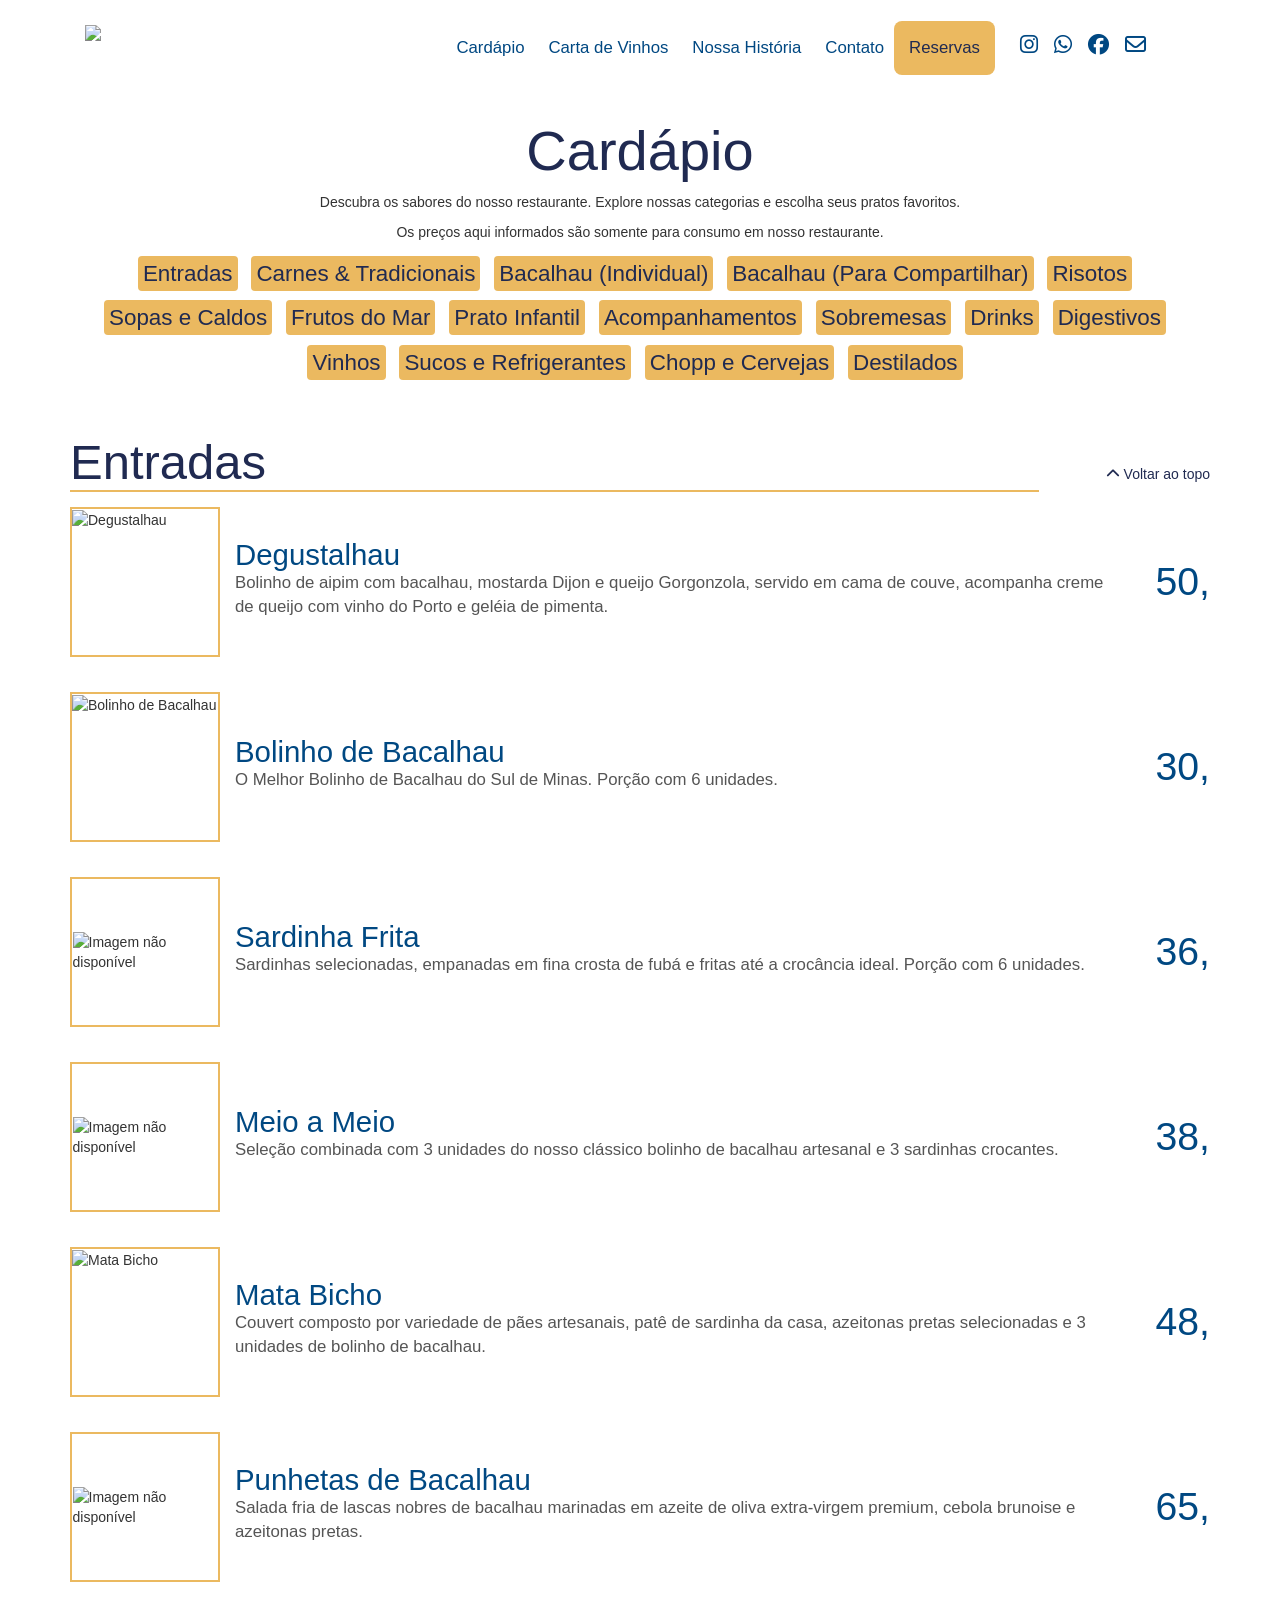
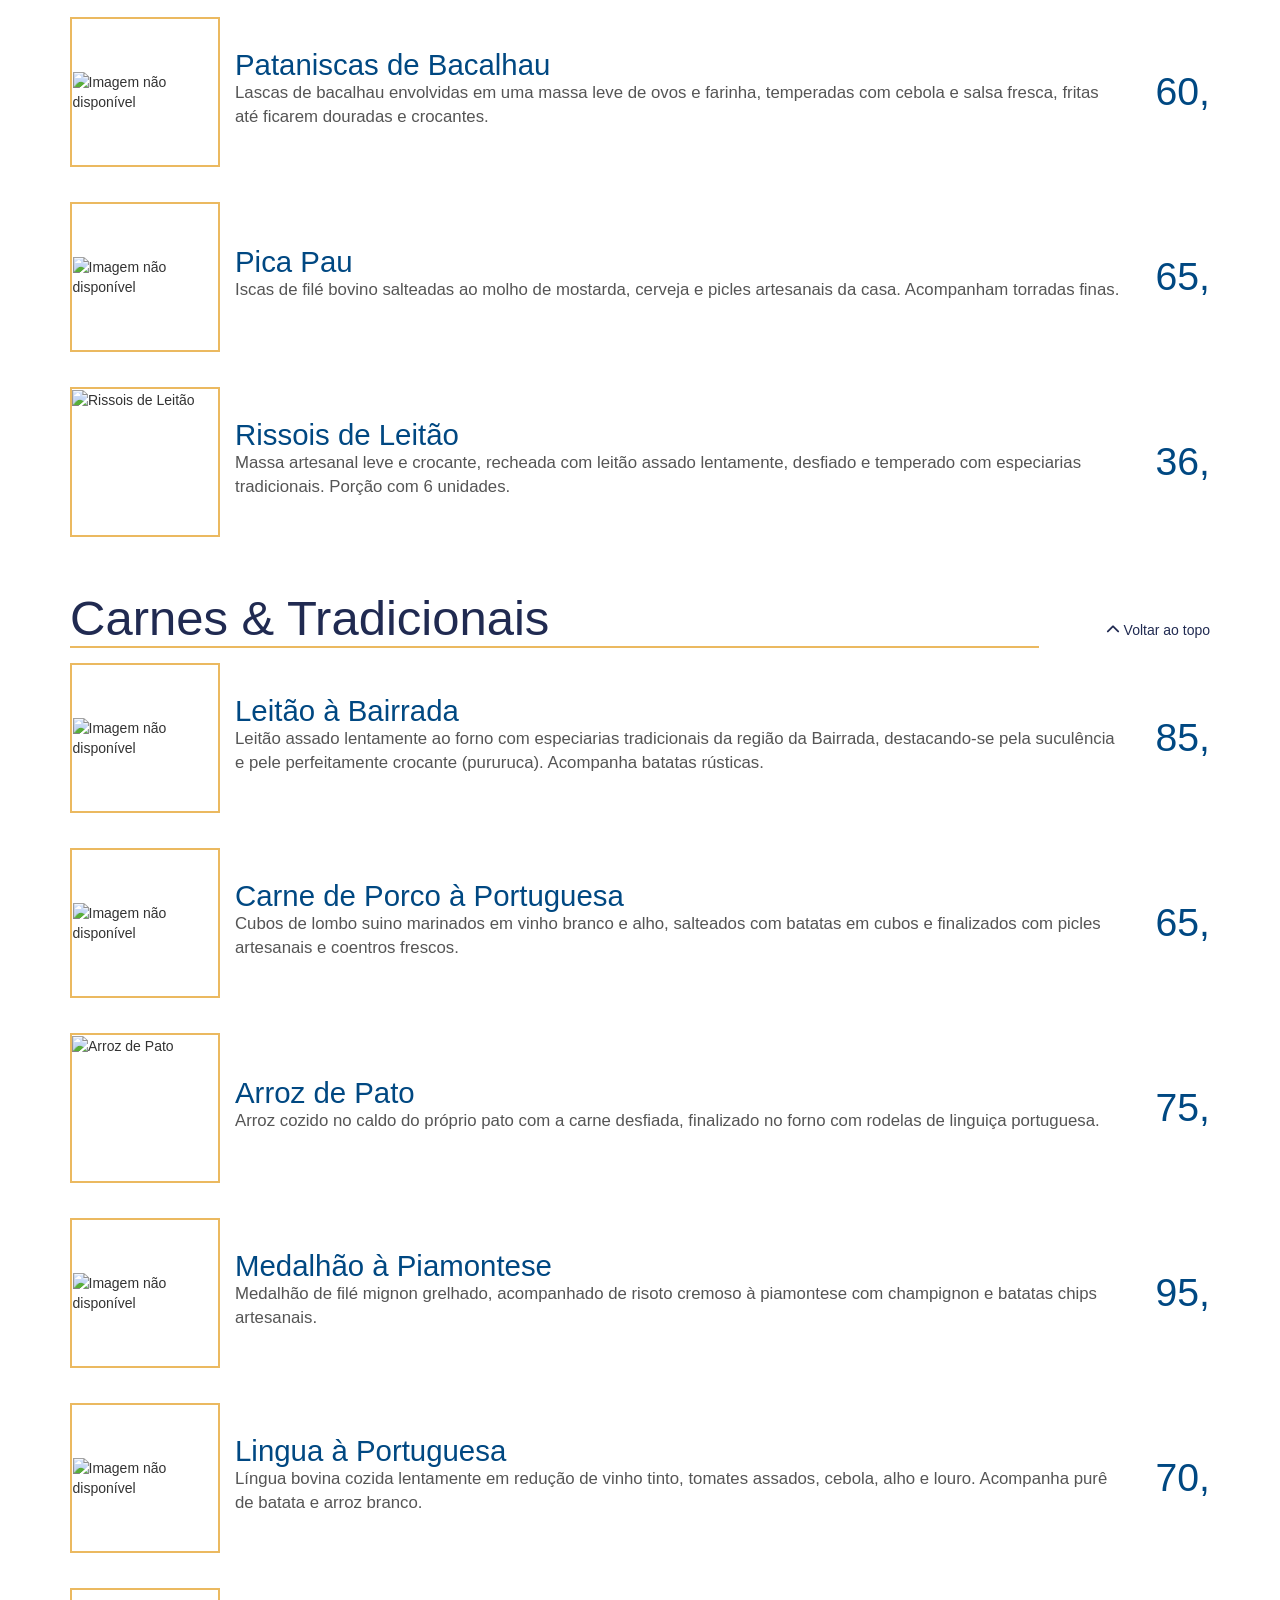
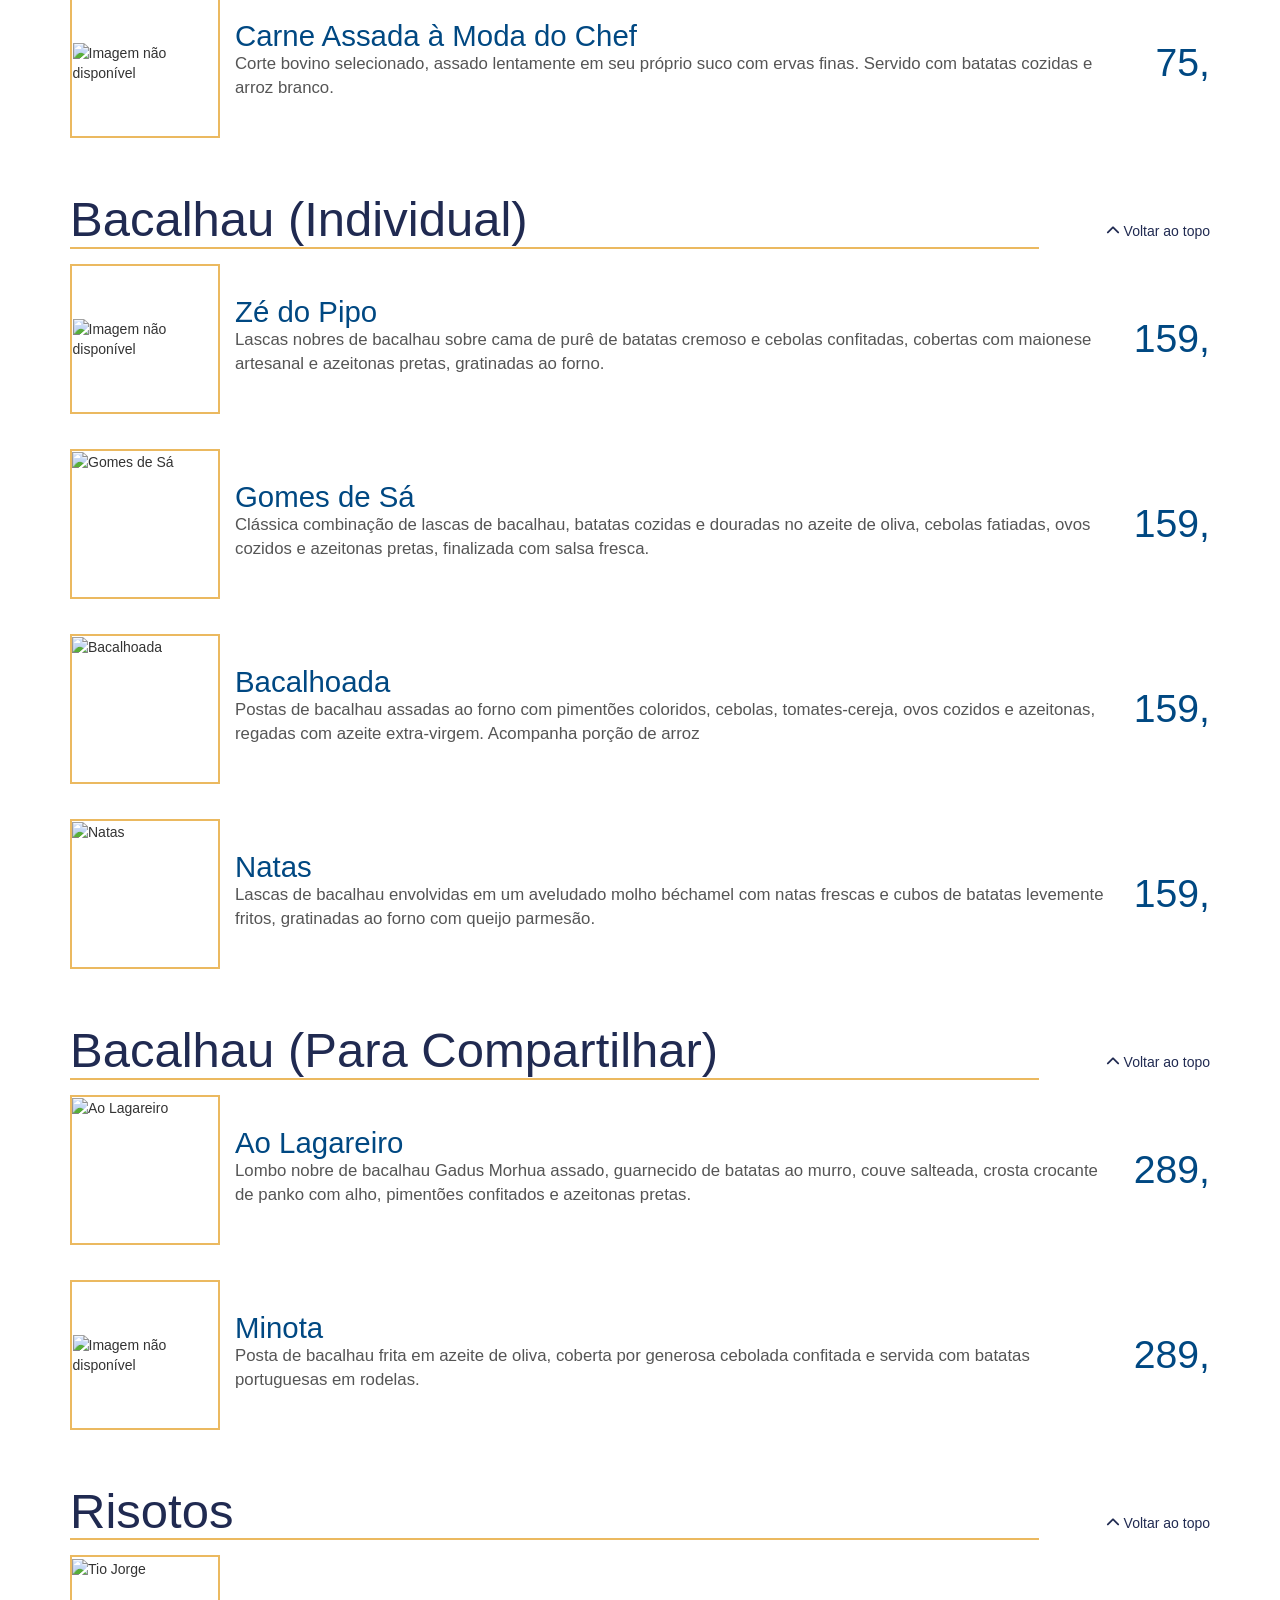
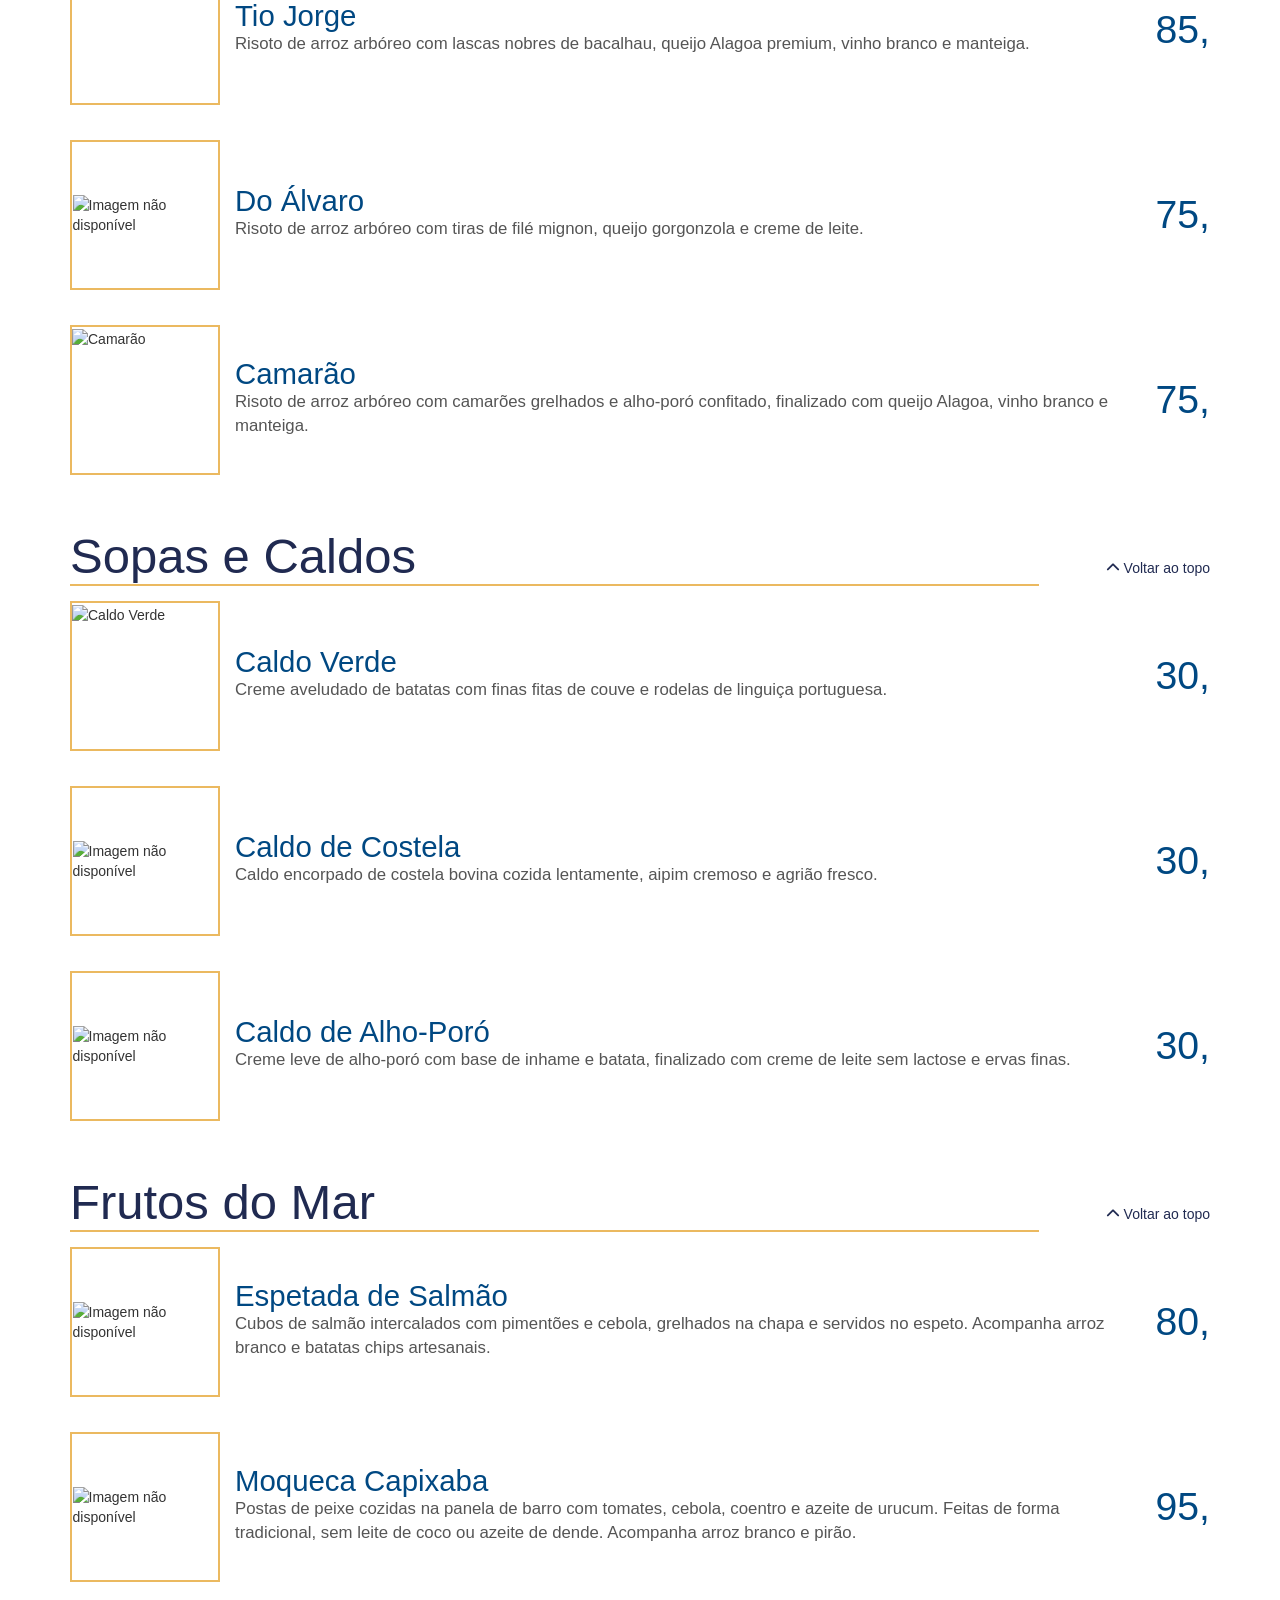
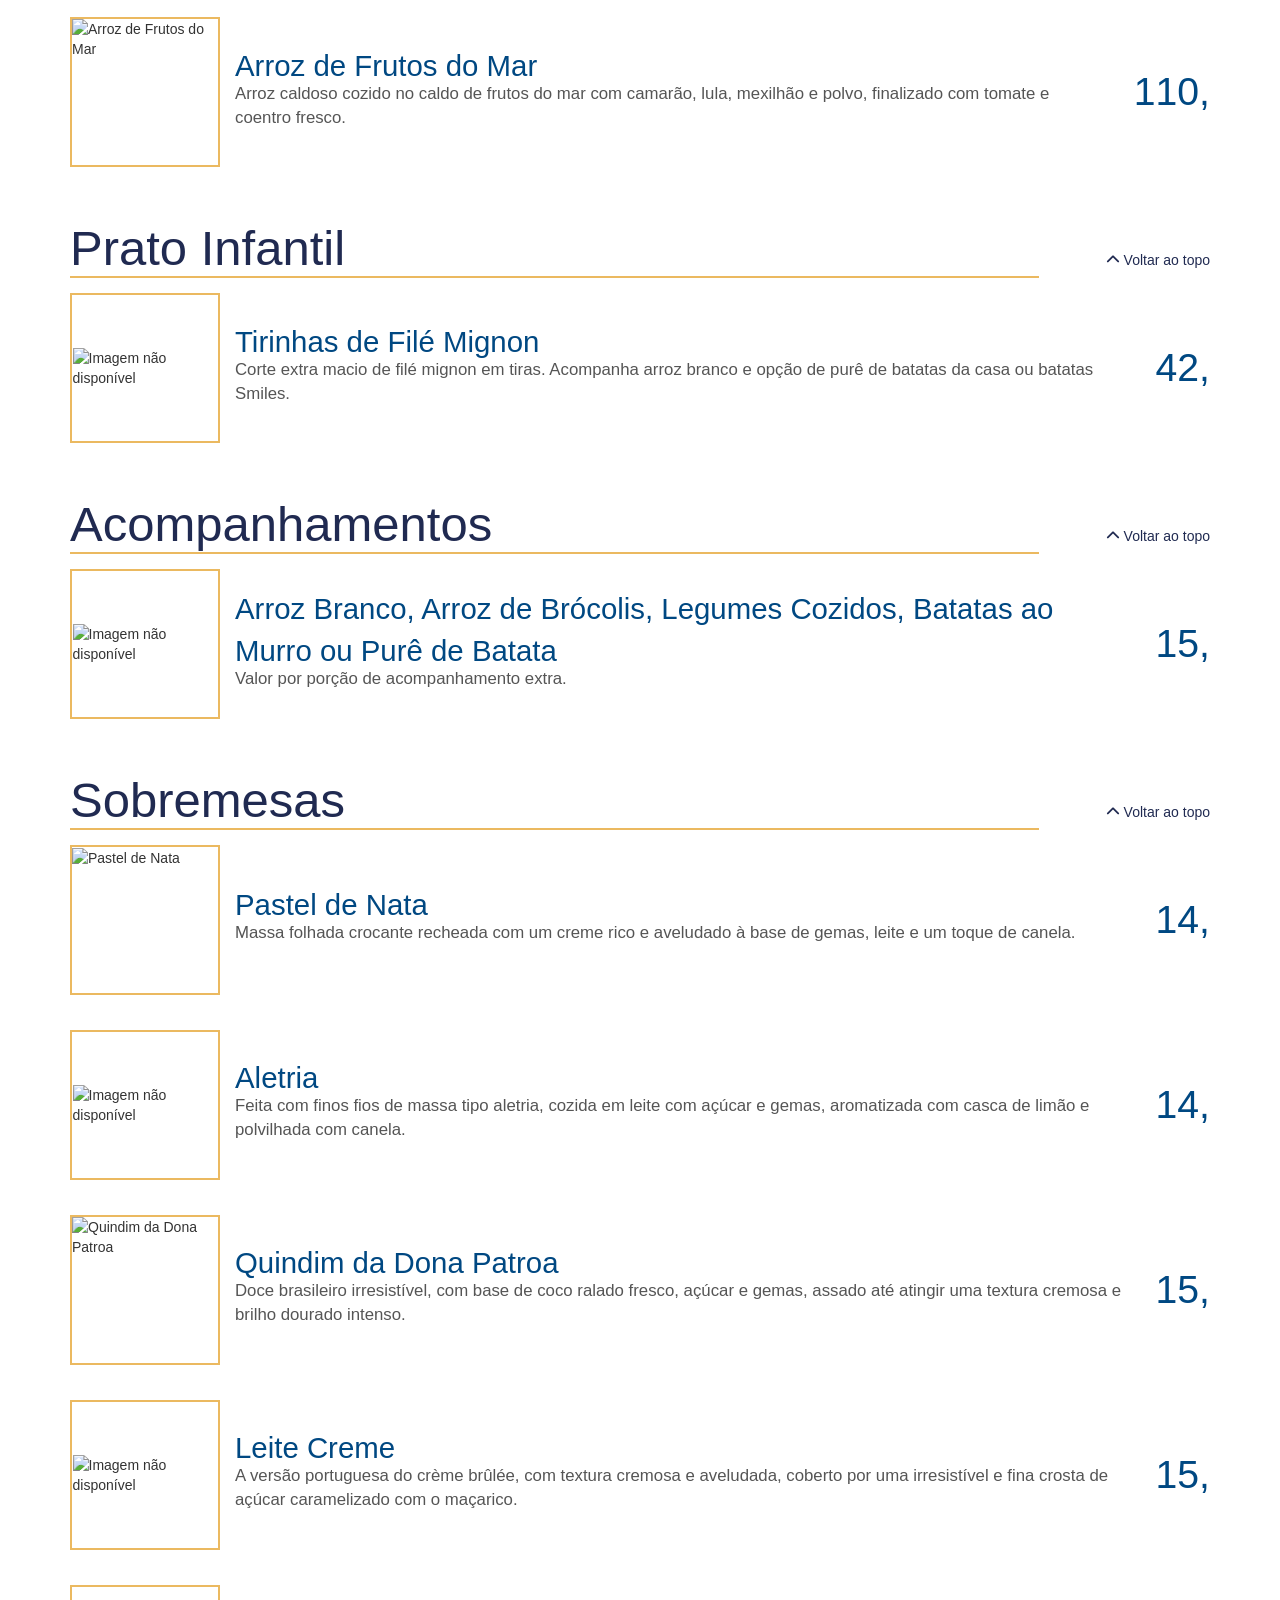
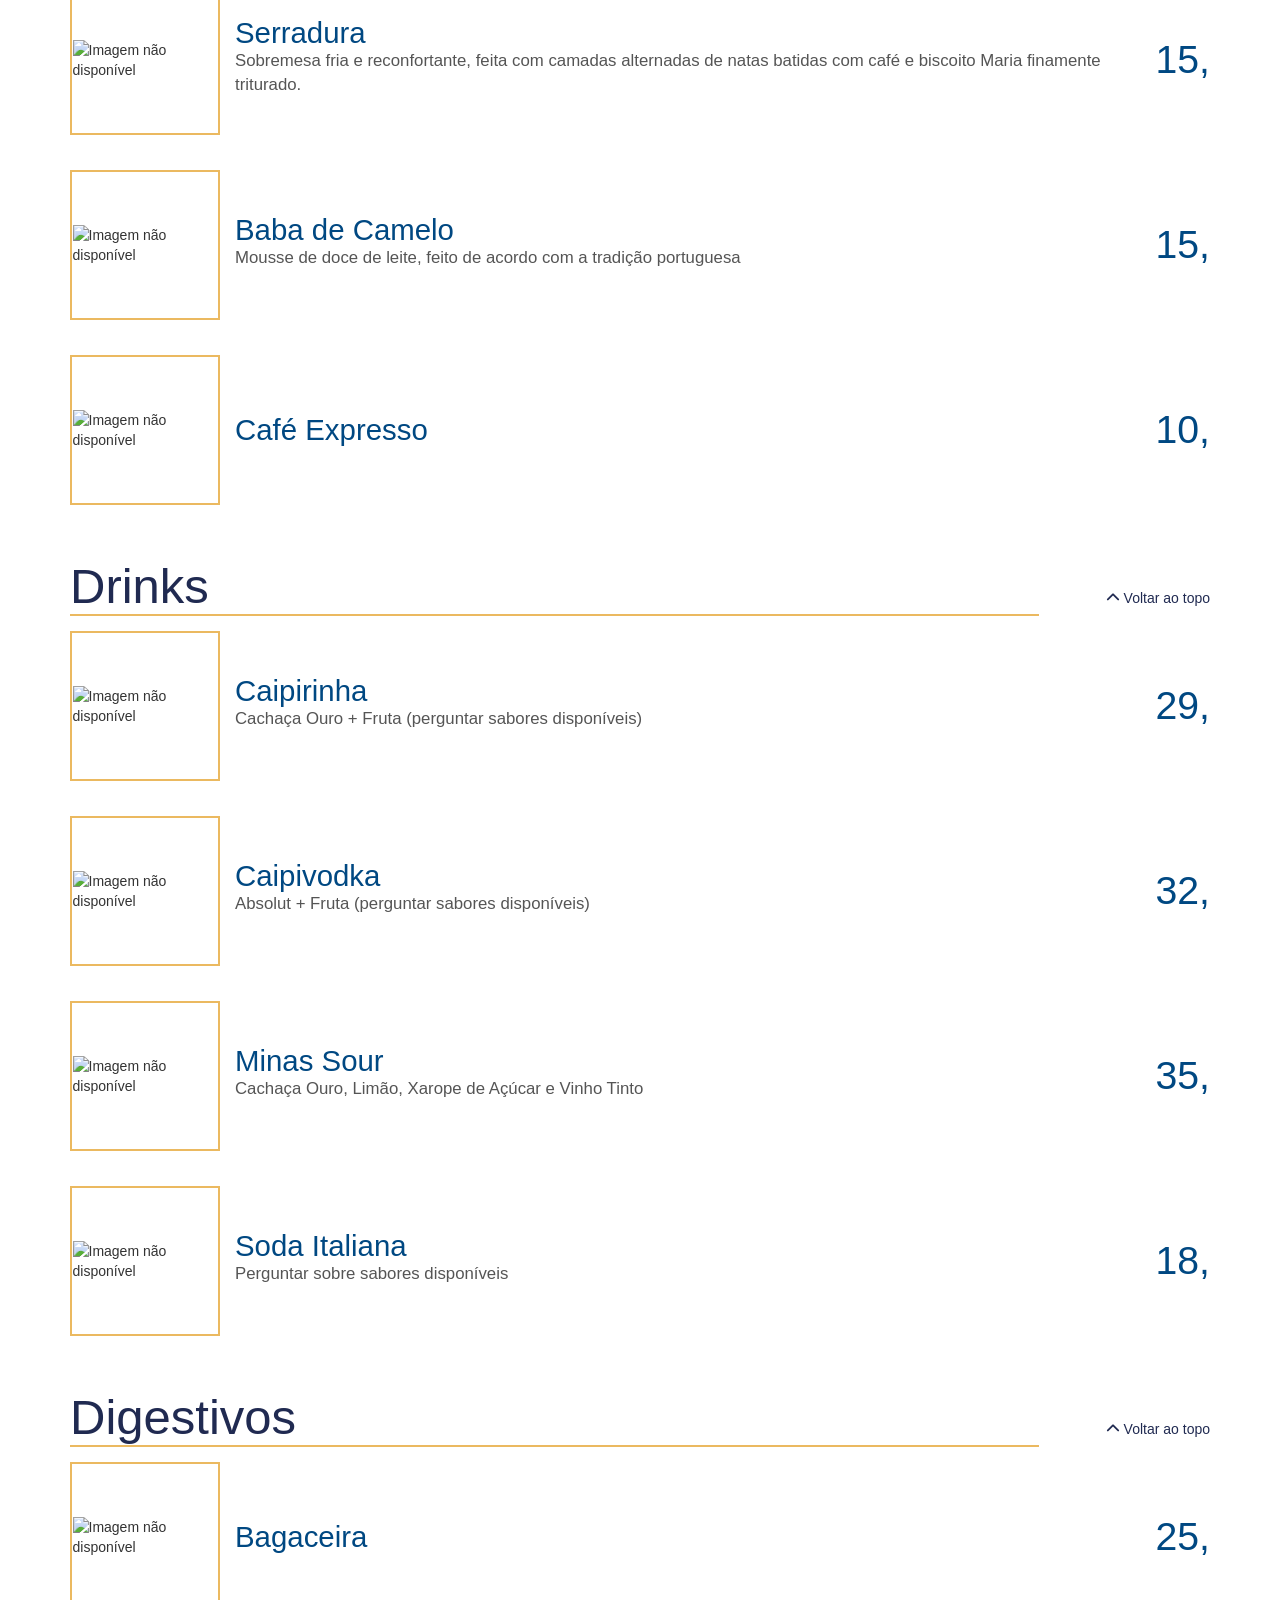
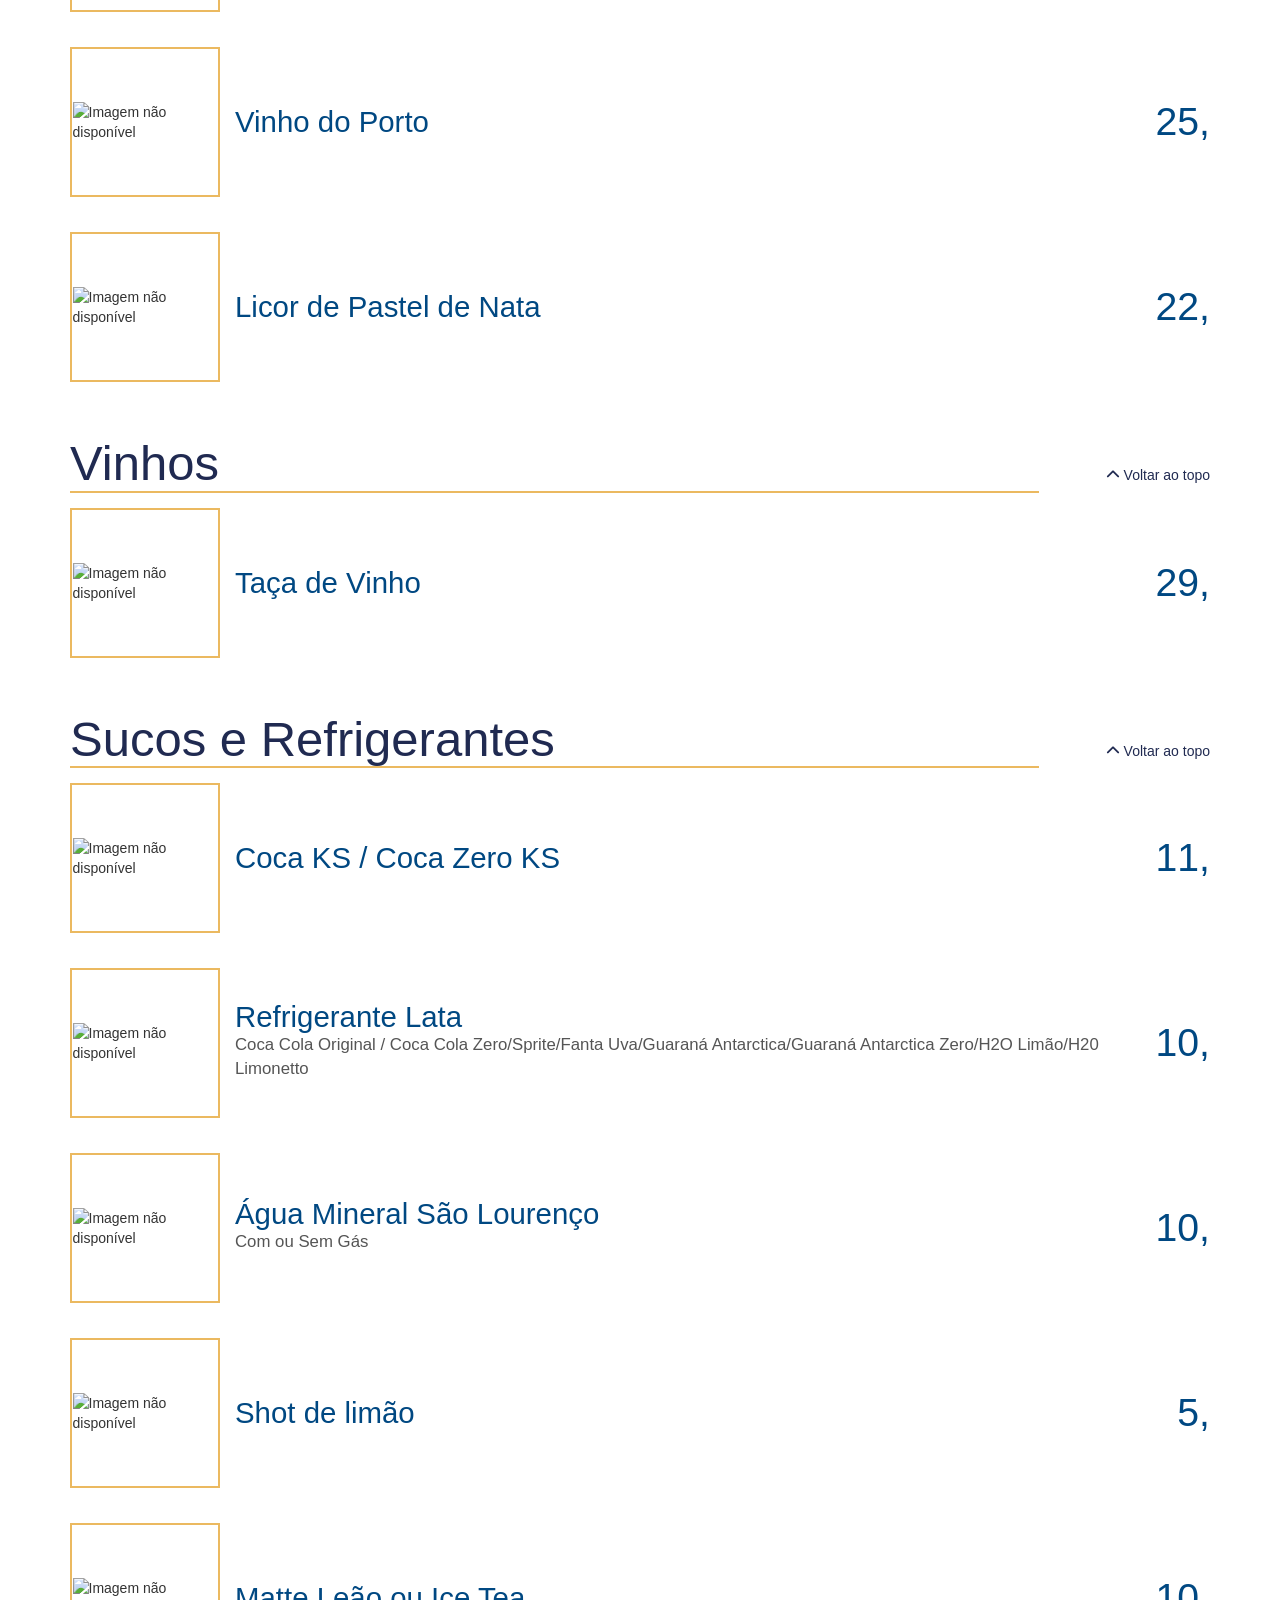
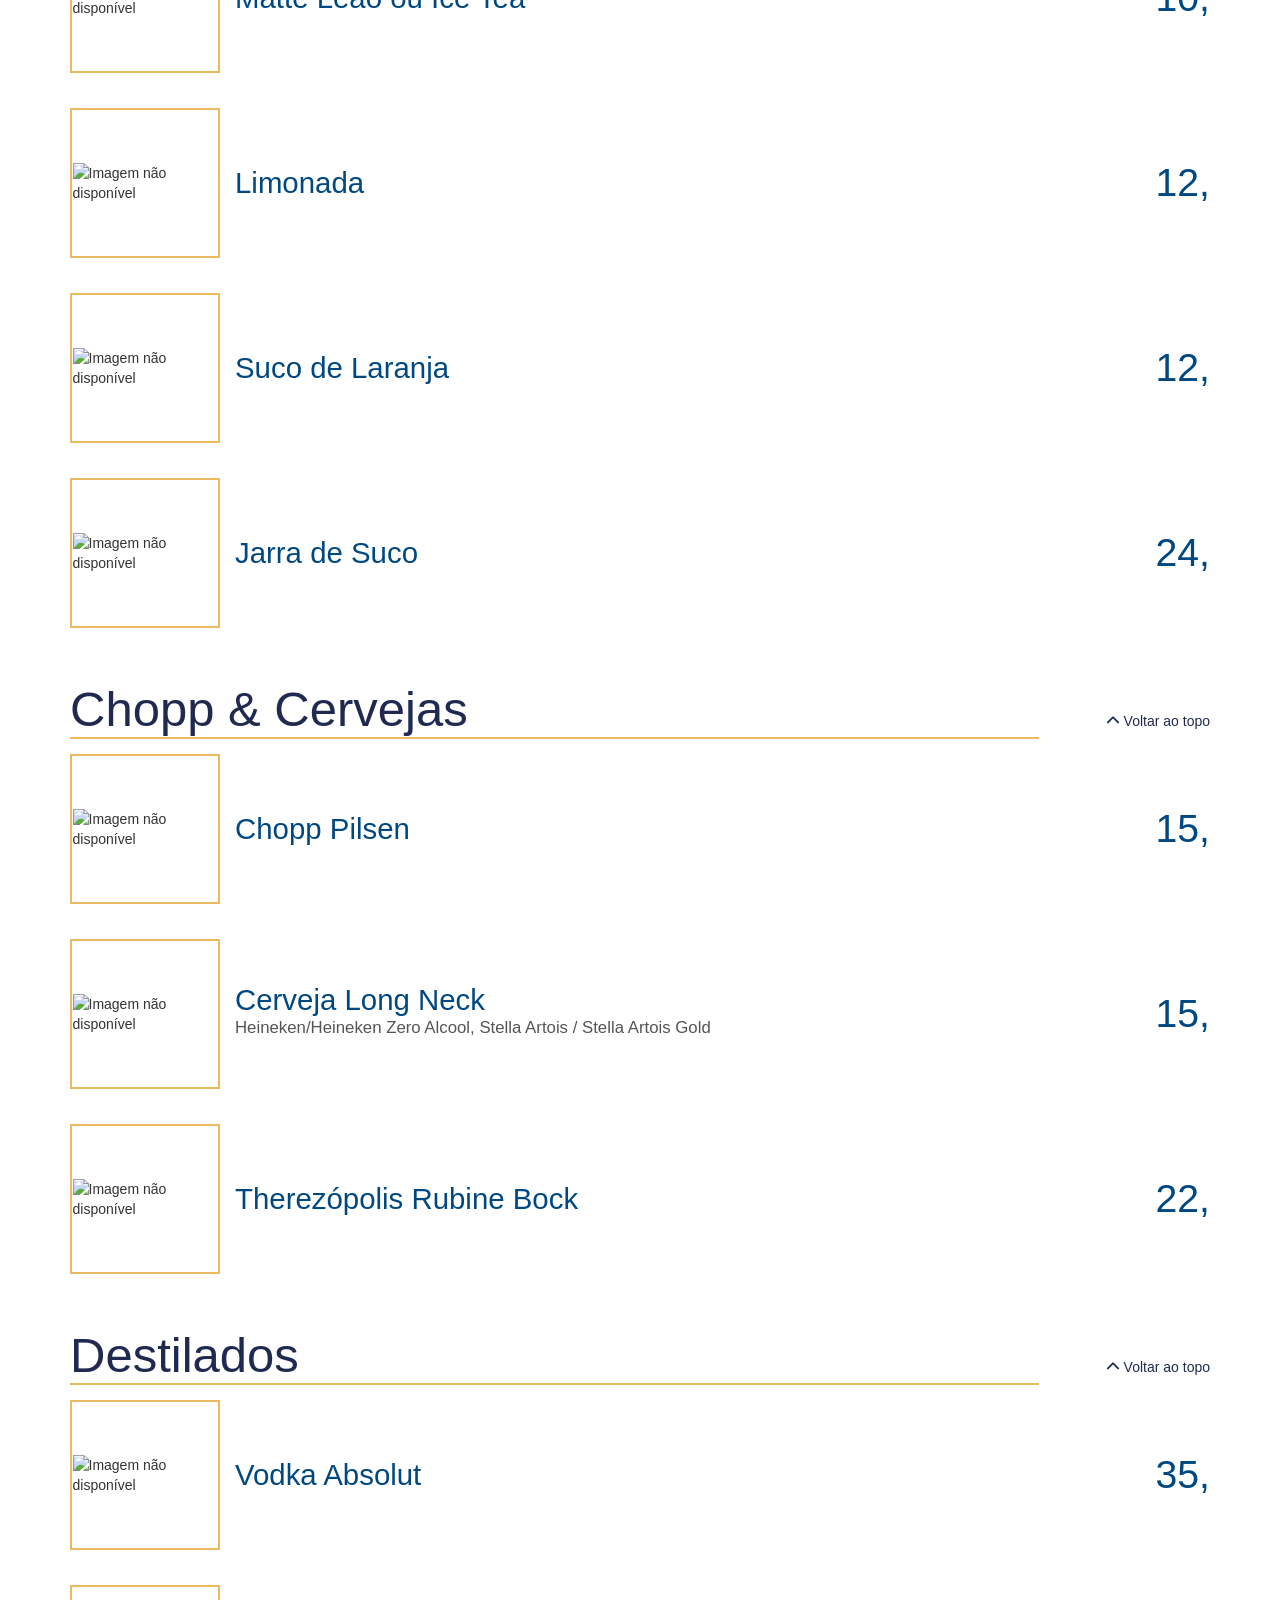
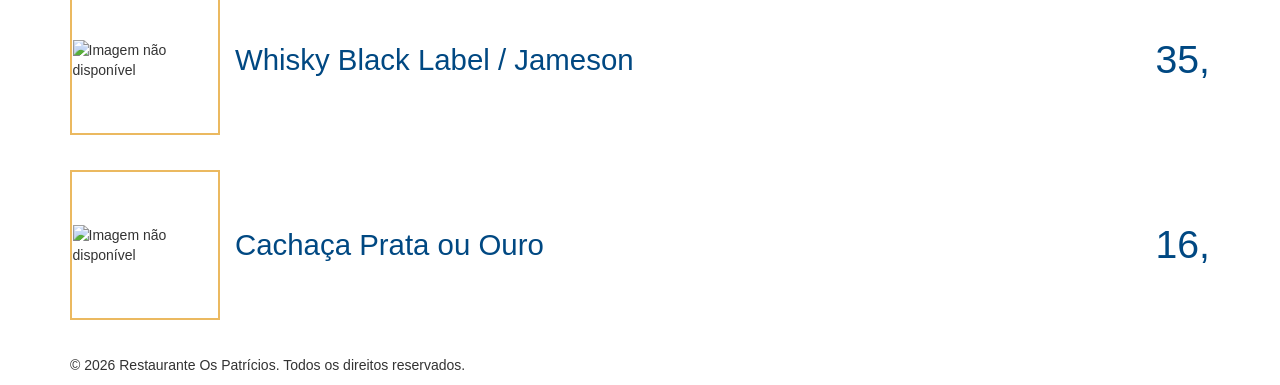
==== cardapio/index.html @ cb101dc1 "Commit inicial Commit inicial" ====
<!DOCTYPE html>
<html lang="pt-BR">
<head>
    <!-- Google tag (gtag.js) -->
    <script async src="https://www.googletagmanager.com/gtag/js?id=G-MFWVHP8KTJ"></script>
    <script>
    window.dataLayer = window.dataLayer || [];
    function gtag(){dataLayer.push(arguments);}
    gtag('js', new Date());
    gtag('config', 'G-MFWVHP8KTJ');
    </script>
    <meta charset="UTF-8">
    <meta name="viewport" content="width=device-width, initial-scale=1.0">
    <title>Cardápio - Os Patrícios</title>
    <link rel="shortcut icon" type="image/png" href="../assets/images/favicon.png"/>
    <link rel="stylesheet" href="https://maxcdn.bootstrapcdn.com/bootstrap/3.3.7/css/bootstrap.min.css" integrity="sha384-BVYiiSIFeK1dGmJRAkycuHAHRg32OmUcww7on3RYdg4Va+PmSTsz/K68vbdEjh4u" crossorigin="anonymous">
    <link rel="stylesheet" href="https://fonts.googleapis.com/icon?family=Material+Icons">
    <link rel="preconnect" href="https://fonts.gstatic.com" crossorigin>
    <link rel="stylesheet" href="https://use.typekit.net/kcw3ayn.css">
    <link href="https://fonts.googleapis.com/css2?family=Playfair+Display:ital,wght@0,400;0,700;1,400&family=Source+Sans+Pro:wght@300;400;600&display=swap" rel="stylesheet">
    <link rel="stylesheet" href="../assets/css/style.css"/>
    <link rel="stylesheet" href="../assets/css/cardapio.css"/>
    <link rel="stylesheet" href="../assets/css/responsive.css"/>
    <link rel="stylesheet" href="https://cdnjs.cloudflare.com/ajax/libs/font-awesome/6.5.1/css/all.min.css">
</head>
<body>

<div class="container gitan-medium">
    <div class="header-container header" id="menu">
    </div>

    <div class="cardapio-header">
        <h1>Cardápio</h1>
        <p>Descubra os sabores do nosso restaurante. Explore nossas categorias e escolha seus pratos favoritos.</p>
        <p>Os preços aqui informados são somente para consumo em nosso restaurante.</p>
        <div class="cardapio-links">
            <a href="#entradas">Entradas</a>
            <a href="#carnes-tradicionais">Carnes & Tradicionais</a>
            <a href="#bacalhau-individual">Bacalhau (Individual)</a>
            <a href="#bacalhau-para-compartilhar">Bacalhau (Para Compartilhar)</a>
            <a href="#risotos">Risotos</a>
            <a href="#sopas-e-caldos">Sopas e Caldos</a>
            <a href="#frutos-do-mar">Frutos do Mar</a>
            <a href="#prato-infantil">Prato Infantil</a>
            <a href="#acompanhamentos">Acompanhamentos</a>
            <a href="#sobremesas">Sobremesas</a>
            <a href="#drinks">Drinks</a>
            <a href="#digestivos">Digestivos</a>
            <a href="#vinhos">Vinhos</a>
            <a href="#sucos-e-refrigerantes">Sucos e Refrigerantes</a>
            <a href="#chopp-e-cervejas">Chopp e Cervejas</a>
            <a href="#destilados">Destilados</a>
        </div>
    </div>
    <!-- Onde o conteúdo do JSON será injetado -->
    <div id="cardapio"></div>

    <footer>
        <p>&copy; 2026 Restaurante Os Patrícios. Todos os direitos reservados.</p>
    </footer>
</div>

<script src="../assets/js/cardapio.js"></script>
<script src="../assets/js/menu.js"></script>
<script src="schema.js"></script>
</body>
</html>
---- assets/css/style.css ----
@import url('https://fonts.googleapis.com/css?family=Montserrat:300,400,500,700');
@import url('vars.css');

body {
    font-family: 'Montserrat', sans-serif;
}

.header-right {
    display: none;
}

.navbar-item {
    color: var(--azul-bacalhau);
    padding: 10px;
    font-size: 1.2em;
}

.navbar-item:hover {
    color: var(--dourado);
    text-decoration: none;
}

.hero-background {
    overflow: hidden;
    position: relative;
    background: url(../images/hero.jpg) no-repeat top center;
}

.bold {
    font-weight: 600;
}

.light {
    font-weight: 300;
}

.header {
    padding-top: 30px;
    width: 100%;
    height: 100px;
    position: relative;
    z-index: 999;
    /* background-color: rgba(255, 255, 255, 0.5); */
}

.logo {
    max-width: 150px;
    margin-top: -10px;
}

.social-media{
    font-size: 1.5em;
    float: right;
    width: 195px;
    height: 51px;
}

.social-media a{
    color: var(--azul-bacalhau);
}

.social-media a:hover{
    color: var(--dourado);
    text-decoration: none;
}

.social-media i{
    margin: 3px 5px 0px 5px;
}

.header-btn {
    background-color: var(--dourado);
    border-radius: 8px;
    border: var(--azul-bacalhau);
    float: right;
    padding: 15px;
    color: var(--azul-patricios);
    -webkit-transition-duration: 0.4s;
    transition-duration: 0.4s;
    margin-top: -15px;
    font-size: 1.2em;
}

.header-btn:hover {
    background-color: var(--azul-patricios);
    color: var(--dourado);
    border-radius: 10px;
    -webkit-box-shadow: -1px 9px 46px -17px rgba(43, 43, 43, 1);
    -moz-box-shadow: -1px 9px 46px -17px rgba(43, 43, 43, 1);
    box-shadow: -1px 9px 46px -17px rgba(43, 43, 43, 1);
}

.hero {
    position: relative;
    z-index: 999;
    padding-bottom: 60px;
}

.macbook {
    margin: auto;
    padding-bottom: 35px;
}

.hero-right {
    background-color: rgba(255,255,255,0.9);
    border-radius: var(--borda-arredondada);
    padding: 25px;
    color: #fff;
    text-align: center;
    margin-top: 75px;
}

.ipad {
    display: none;
}

.ipad-screen {
    display: none;
}

.hero-btn {
    -webkit-transition-duration: 0.4s;
    transition-duration: 0.4s;
    background-color: var(--azul-patricios);
    border-radius: 10px;
    border: 1px solid var(--dourado);
    width: 210px;
    height: 51px;
    color: var(--dourado);
    margin: 30px auto;
}

.hero-btn:hover {
    background-color: var(--azul-bacalhau);
    color: white;
    border-radius: 15px;
    -webkit-box-shadow: -1px 9px 46px -17px rgba(43, 43, 43, 1);
    -moz-box-shadow: -1px 9px 46px -17px rgba(43, 43, 43, 1);
    box-shadow: -1px 9px 46px -17px rgba(43, 43, 43, 1);
}

.header-headline {
    padding-top: 0;
    padding-bottom: 15px;
    text-align: center;
}

.header-running-text {
    text-align: center;
    max-width: 85%;
    line-height: 1.5;
    margin: auto;
    color: #000;
}

.logos-section {
    background-color: #F9FAFA;
    text-align: center;
}

.logos {
    padding: 30px;
    max-width: 100%;
}

.about-section {
    background-image: url('../images/bg-about.jpg');
    padding-top: 40px;
    padding-bottom: 80px;
    text-align: center;
    padding-bottom: 90px;
    position: relative;
}

.about-headline {
    font-size: 3.5em;
    color: var(--dourado);
    padding-bottom: 30px;
}

.about-container {
    max-width: 830px;
    margin: auto;
}

.about {
    text-align: left;
    padding: 30px;
}

.feature-no-display {
    opacity: 0;
    -webkit-transform: translateY(15%) translateZ(0);
    -moz-transform: translateY(15%) translateZ(0);
    transform: translateY(15%) translateZ(0);
    -webkit-transition: -webkit-transform 0.4s ease-out, opacity 0.4s ease;
    -moz-transition: -moz-transform 0.4s ease-out, opacity 0.4s ease;
    -o-transition: -o-transform 0.4s ease-out, opacity 0.4s ease;
    transition: transform 0.4s ease-out, opacity 0.4s ease;
}

.feature-display {
    opacity: 1;
    -webkit-transform: translateY(0) translateZ(0);
    -moz-transform: translateY(0) translateZ(0);
    transform: translateY(0) translateZ(0);
}

.feature-display-mid {
    transition-delay: 0.15s;
}

.feature-display-last {
    transition-delay: 0.30s;
}

.feature-icon {
    background-color: white;
    border-radius: 50%;
    height: 5.625em;
    width: 5.625em;
    display: flex;
    justify-content: center;
    align-items: center;
    margin: auto;
    box-shadow: 4px 14px 28px #393939;
}

.feature-head-text {
    color: white;
    padding-top: 15px;
}

.feature-subtext {
    color: white;
    padding-top: 0;
}

.feature-img {
    max-width: 23px;
}

.white-section {
    max-width: 1400px;
    margin: auto;
    overflow: hidden;

}

.white-section-text {
    text-align: center;
}

.imac {
}

.imac-section-header {
    padding-bottom: 35px;
}

.imac-section-desc {
    text-align: center;
    font-weight: 300;
    font-size: 24px;
    line-height: 40px;
    max-width: 400px;
    margin: auto;
    padding-bottom: 40px;
}

.imac-screen {
    padding-top: 60px;
    padding-bottom: 40px;
}

.macbook {
    position: relative;
    z-index: 999;
}

.pricing-background {
    background-color: #F8F9F9;
}

.pricing-section-header {
    padding-top: 75px;
}

.pricing-section-sub {
    padding-top: 10px;
    color: grey;
}

.pricing-table {
    padding: 0 0 100px;
    max-width: 1050px;
    margin: auto;
}

.plan {
    text-align: center;
    max-width: 390px;
    margin: auto;
    height: 430px;
    padding: 36px 15px 45px;
    position: relative;
}

.mid-plan {
    text-align: center;
    max-width: 390px;
    margin: auto;
    height: 430px;
    padding: 36px 15px 45px;
    position: relative;
    box-shadow: 5px 8.7px 40px rgba(99, 117, 138, 0.3);
    border-radius: 7px;
}

ul {
    list-style-type: none;
}

.plan li {
    position: relative;
}

.plan li::before, .mid-plan li:before {
    font-family: Material Icons;
    content: "check";
    color: #3aeb8c;
    position: absolute;
    left: -10px;
    position: relative;

}

.plan-title {
    font-size: 18px;
    padding-bottom: 5px;
}

.plan-cost {
    font-size: 45px;
}

.plan-cost::before {
    content: "$";
}

.monthly {
    font-size: 12px;
    padding-bottom: 20px;
}

.plan-features {
    -webkit-padding-start: 0;
}

.plan-btn {
    background-color: #0ABCEB;
    border-radius: 10px;
    border: #0ABCEB;
    width: 164px;
    height: 51px;
    color: white;
    -webkit-transition-duration: 0.4s;
    transition-duration: 0.4s;
    display: block;
    padding: 15px;
    margin: auto;
    position: absolute;
    left: calc(50% - 82px);
    bottom: 50px;
}

.plan-btn:hover {
    background-color: #58d5f7;
    color: white;
    border-radius: 20px;
    -webkit-box-shadow: -1px 9px 46px -17px rgba(43, 43, 43, 1);
    -moz-box-shadow: -1px 9px 46px -17px rgba(43, 43, 43, 1);
    box-shadow: -1px 9px 46px -17px rgba(43, 43, 43, 1);
}

.team {
    padding-bottom: 50px;
    padding-top: 60px;
}

.team-container {
    text-align: center;
    margin: auto;
    max-width: 920px;
}

.team-section-header {
    padding-bottom: 90px;
}

.team-member {
    text-align: center;
    padding-bottom: 60px;
}

.team-member-position {
    color: #747474;
}

.team-member-text {
    padding-top: 25px;
}

.team-social-icon {
    padding: 7px;
}

.blue-section {
    background-color: #0ABCEB;
    color: white;
    margin: auto;
    text-align: center;
    padding-top: 25px;
    padding-bottom: 40px;
}

.blue-section-subtext {
    max-width: 200px;
    max-width: 250px;
    line-height: 22px;
    font-size: 15px;
    margin: auto;
}

.email-form {
    display: flex;
    justify-content: center;
    align-items: center;
}

.email-input {
    background-color: white;
    border-radius: 10px;
    border: 1px solid #fff;
    width: 210px;
    height: 51px;
    color: #808080;
    margin-top: 20px;
    border: none;
}

.submit-btn {
    background-color: #25F18B;
    border-radius: 10px;
    color: #fff;
    height: 51px;
    width: 120px;
    margin-top: 20px;
    margin-left: 3px;
    -webkit-transition-duration: 0.4s;
    /* Safari */
    transition-duration: 0.4s;
}

.submit-btn:hover {
    background-color: #6affb4;
    color: white;
    border-radius: 20px;
    -webkit-box-shadow: -1px 9px 46px -17px rgba(43, 43, 43, 1);
    -moz-box-shadow: -1px 9px 46px -17px rgba(43, 43, 43, 1);
    box-shadow: -1px 9px 46px -17px rgba(43, 43, 43, 1);
}

#newsletter-spinner {
    display: none;
}

.email-form-div {
    max-width: 60px;
    margin: auto;
}

.footer {
    background-color: #464646;
    padding-top: 20px;
    padding-bottom: 20px;
}

.webscope-text {
    color: white;
    font-size: 12px;
    padding-right: 7px;
}

.webscope {
    text-align: center;
    margin-top: -5px;
}

.social-links {
    float: none;
    text-align: center;
    padding-top: 10px;
}

.social-link {
    margin-right: 15px;
}

.strips {
    position: absolute;
    max-width: 1280px;
}
---- assets/css/cardapio.css ----
@import url('vars.css');

body{
    background: url('../images/bg-menu.jpg') top left repeat;
}

.cardapio-header{
    text-align: center;
    margin-bottom: 30px;
}

.cardapio-header h1{
    font-family: "bradley-djr", sans-serif;
    font-weight: 400;
    color: var(--azul-patricios);
    font-size: 4em;
}

.cardapio-links a{
    font-family: "bradley-djr", sans-serif;
    font-weight: 400;
    font-style: normal;
    color: var(--azul-patricios);
    font-size: 1.6em;
    text-decoration: none;
    margin-right: 10px;
    border-radius: 4px;
    padding: 5px;
    background-color: var(--dourado);
    white-space: nowrap;
    line-height: 2em;
}

.cardapio-links a:hover{
    color: white;
    background-color: var(--azul-patricios);
}

section h2{
    font-family: "bradley-djr", sans-serif;
    font-weight: 400;
    font-style: normal;
    color: var(--azul-patricios);
    font-size: 3.5em;
    border-bottom: 2px solid var(--dourado);
    width: 85%;
}

section .voltar-topo{
    font-family: "gitan-latin", sans-serif;
    font-weight: 400;
    font-style: normal;
    color: var(--azul-patricios);
    font-size:1em;
    text-decoration: none;
}
.menu-item {
    margin-bottom: 35px;
    display: flex; /* Coloca os itens lado a lado em linha */
    align-items: center; /* Centraliza os itens verticalmente */
    gap: 15px; /* Cria um espaço de 15px entre as 3 divs */
}

.item-img {
    border: 2px solid var(--dourado);
    background-color: white;
    width: 150px;
    height: 150px;
}

.item-img.center{
    display: flex;
    justify-content: center; /* Centraliza na horizontal (esquerda/direita) */
    align-items: center;
}

.item-img img{
    object-fit: cover;
    max-width: 145px;
    max-height: 145px;
}


.item-header {
    flex: 1;
    align-items: baseline;
}

.item-name {
    font-size: 2.1em;
    color: var(--azul-bacalhau);
    margin-bottom: 0px;
}

.item-price {
    font-size: 2.8em;
    color: var(--azul-bacalhau);
    white-space: nowrap;
    margin-left: 15px;
}

.item-desc {
    font-size: 1.2em;
    color: #555;
    margin-top: -5px;
}

.subsection {
    font-family: "bradley-djr", sans-serif;
    font-weight: 400;
    margin-top: 20px;
    margin-bottom: 15px;
    font-size: 1.8em;
    color: var(--azul-bacalhau);
    width: 50%;
    border-bottom: 1px solid var(--dourado);
}
---- assets/css/responsive.css ----
/* Small Devices, Tablets */

@media only screen and (min-width: 768px) {

    .header-right {
        display: block;
        float: right;
        padding: 6px 20px;
    }

    .header-headline {
        text-align: left;
        max-width: 85%;
        /* padding-top: 75px; */
    }

    .header-running-text {
        line-height: 30px;
        margin: 0;
        text-align: left;
    }

    .hero {
        max-height: 655px;
        min-height: 585px;
    }

    .hero-button {
        margin-top: 30px;
        margin-bottom: 30px;
    }

    .hero-right {
        text-align: left;
    }


    .ipad {
        display: block;
        position: absolute;
        right: 0px;
        z-index: 1;
        height: 500px;
        /* transform: rotate(-6deg); */
        max-width: 47%;
    }

    .ipad-screen {
        display: block;
        padding-bottom: 40px;
        margin-top: 19px;
        right: 1px;
    }

    .feature-section {
        padding-top: 60px;
    }

    .features-headline {
        color: white;
        padding-bottom: 70px;
    }

    .logos {
        padding: 30px;
        max-width: 100%;
    }

    .white-section-text {
        text-align: justify;
        padding-top: 80px;
        padding-left: 100px;
    }

    .imac-section-desc {
        font-weight: 300;
        font-size: 15px;
        line-height: 30px;
        max-width: 400px;
        margin: inherit;
        text-align: left;
    }

    .pricing-table {
        padding: 70px 0 100px;
        max-width: 1050px;
        margin: auto;
    }

}

       /* Configurações aplicadas apenas em telas de celular/tablet */
@media (max-width: 768px) {
     .header-right {
        display: block;
        float: right;
        padding: 6px 20px;
        width: 100%;
        text-align: center;
        font-size: 0.8em;
    }

    .header-btn {
        float: none;
        padding: 8px;
        margin-top: 10px;
    }

    .hero {
        border-top: 1px solid #ccc;
        margin-top: 100px;
    }
    .hero-background {
        background-image: url(../images/hero.jpg);
        background-size: cover;
        background-position-y: 180px;
    }

    .social-media{
        text-align: right;
    }

    .item-name, .item-vinho-name {
        font-size: 1.8em;
    }

    .item-price, .item-vinho-price {
        font-size: 2.4em;
    }

    .item-desc, .item-vinho-desc {
        font-size: 0.95em;
        color: #555;
        margin-top: -5px;
    }

    .item-img {
        width: 120px;
        height: 120px;
    }

    .item-img img{
        object-fit: cover;
        max-width: 115px;
        max-height: 115px;
    }

    .item-vinho-valores, .item-vinho-uvas {
        font-size: 0.95em;
    }

     .item-vinho-valores .item-vinho-value {
        display: block;
        width:36%;
        margin-bottom: 10px;
    }

    .item-vinho-valores .item-vinho-value img {
       float: right;
       margin-top: 3px;
    }



    section h2{
        font-size: 3em;
        width: 92%;
    }

    section .voltar-topo i{
        font-size:1.2em;
    }
    .desktop {
        display: none;
    }
}

.menu-toggle {
    display: none;
    background: none;
    border: none;
    font-size: 28px;
    cursor: pointer;
    color: #333;
}

.team {
    padding-bottom: 130px;
}

.team-member {
    text-align: center;
}

.email-form-div {
    max-width: inherit;
    margin: auto;
}

.webscope {
    margin-top: 0;
}

.social-links {
    float: right;
}

/* Medium Devices, Desktops */

@media only screen and (min-width: 992px) {
}

/* Large Devices, Wide Screens */

@media only screen and (min-width: 1200px) {
}
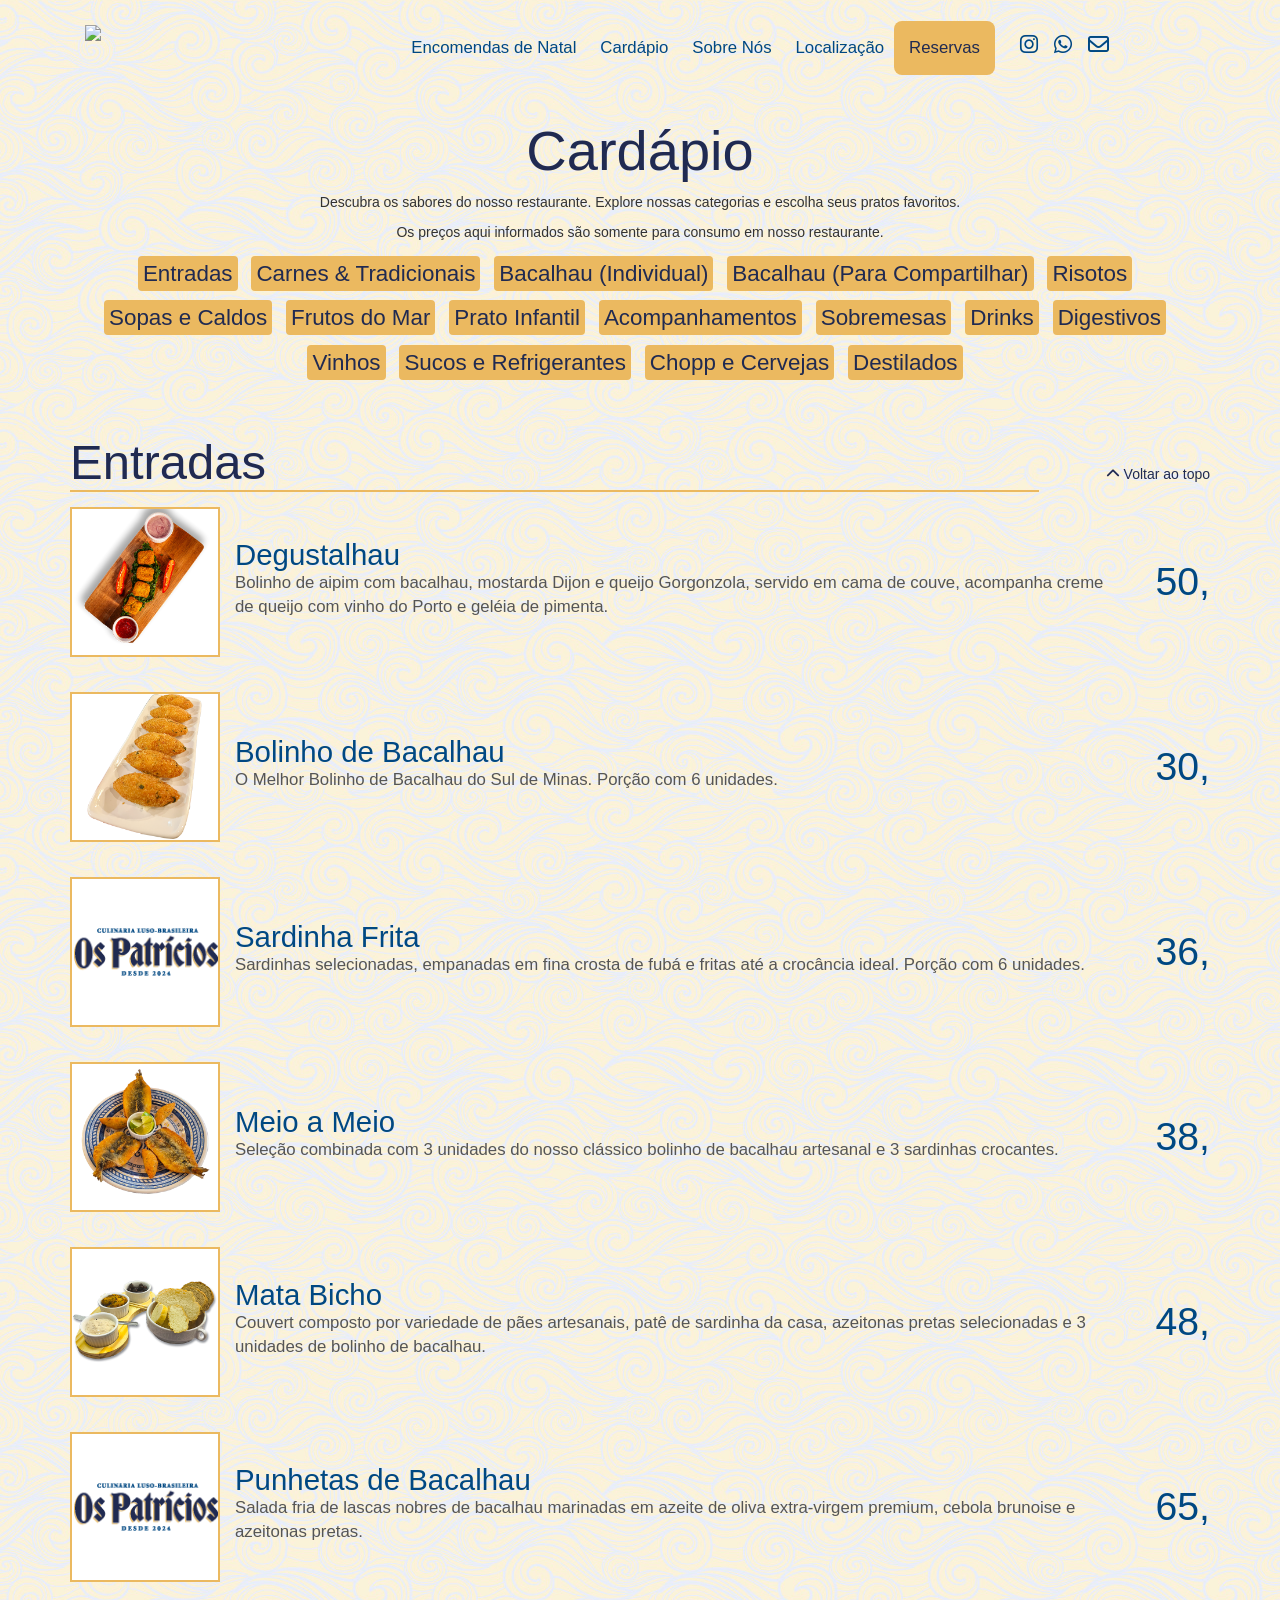
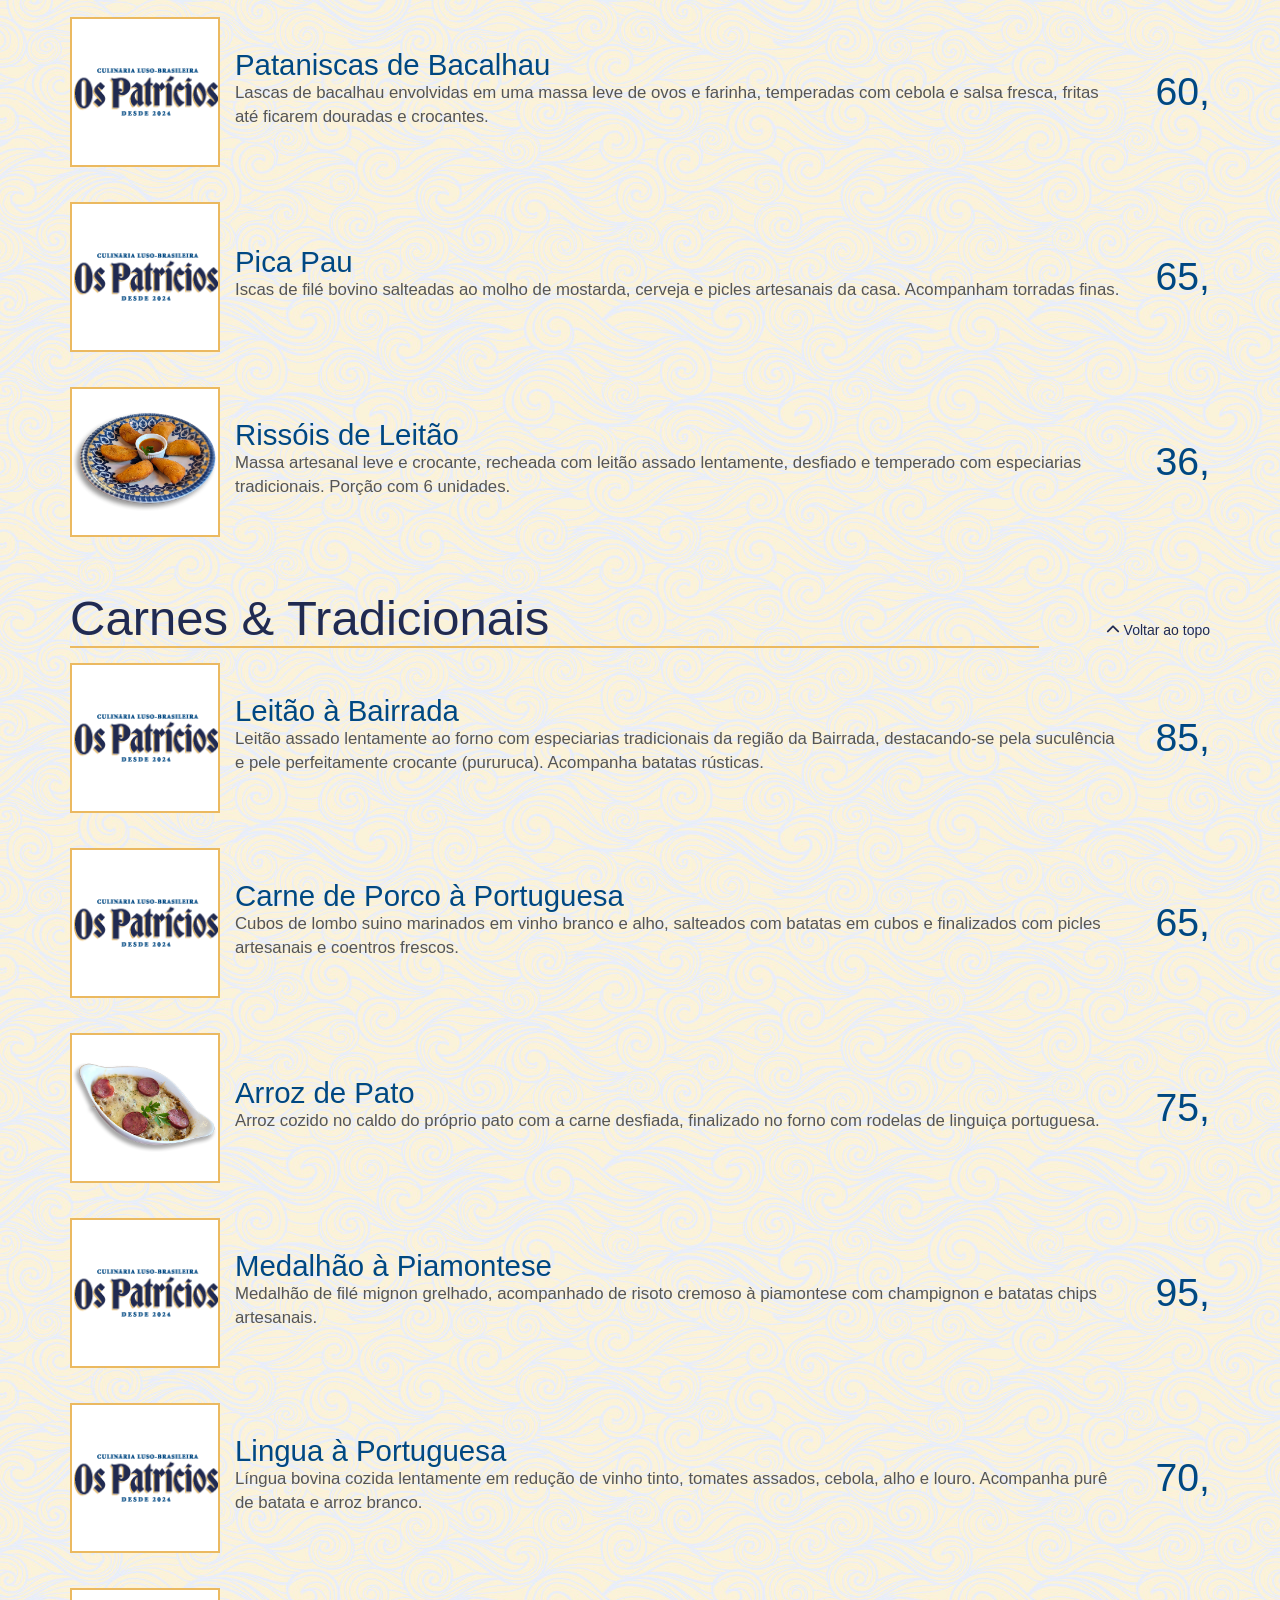
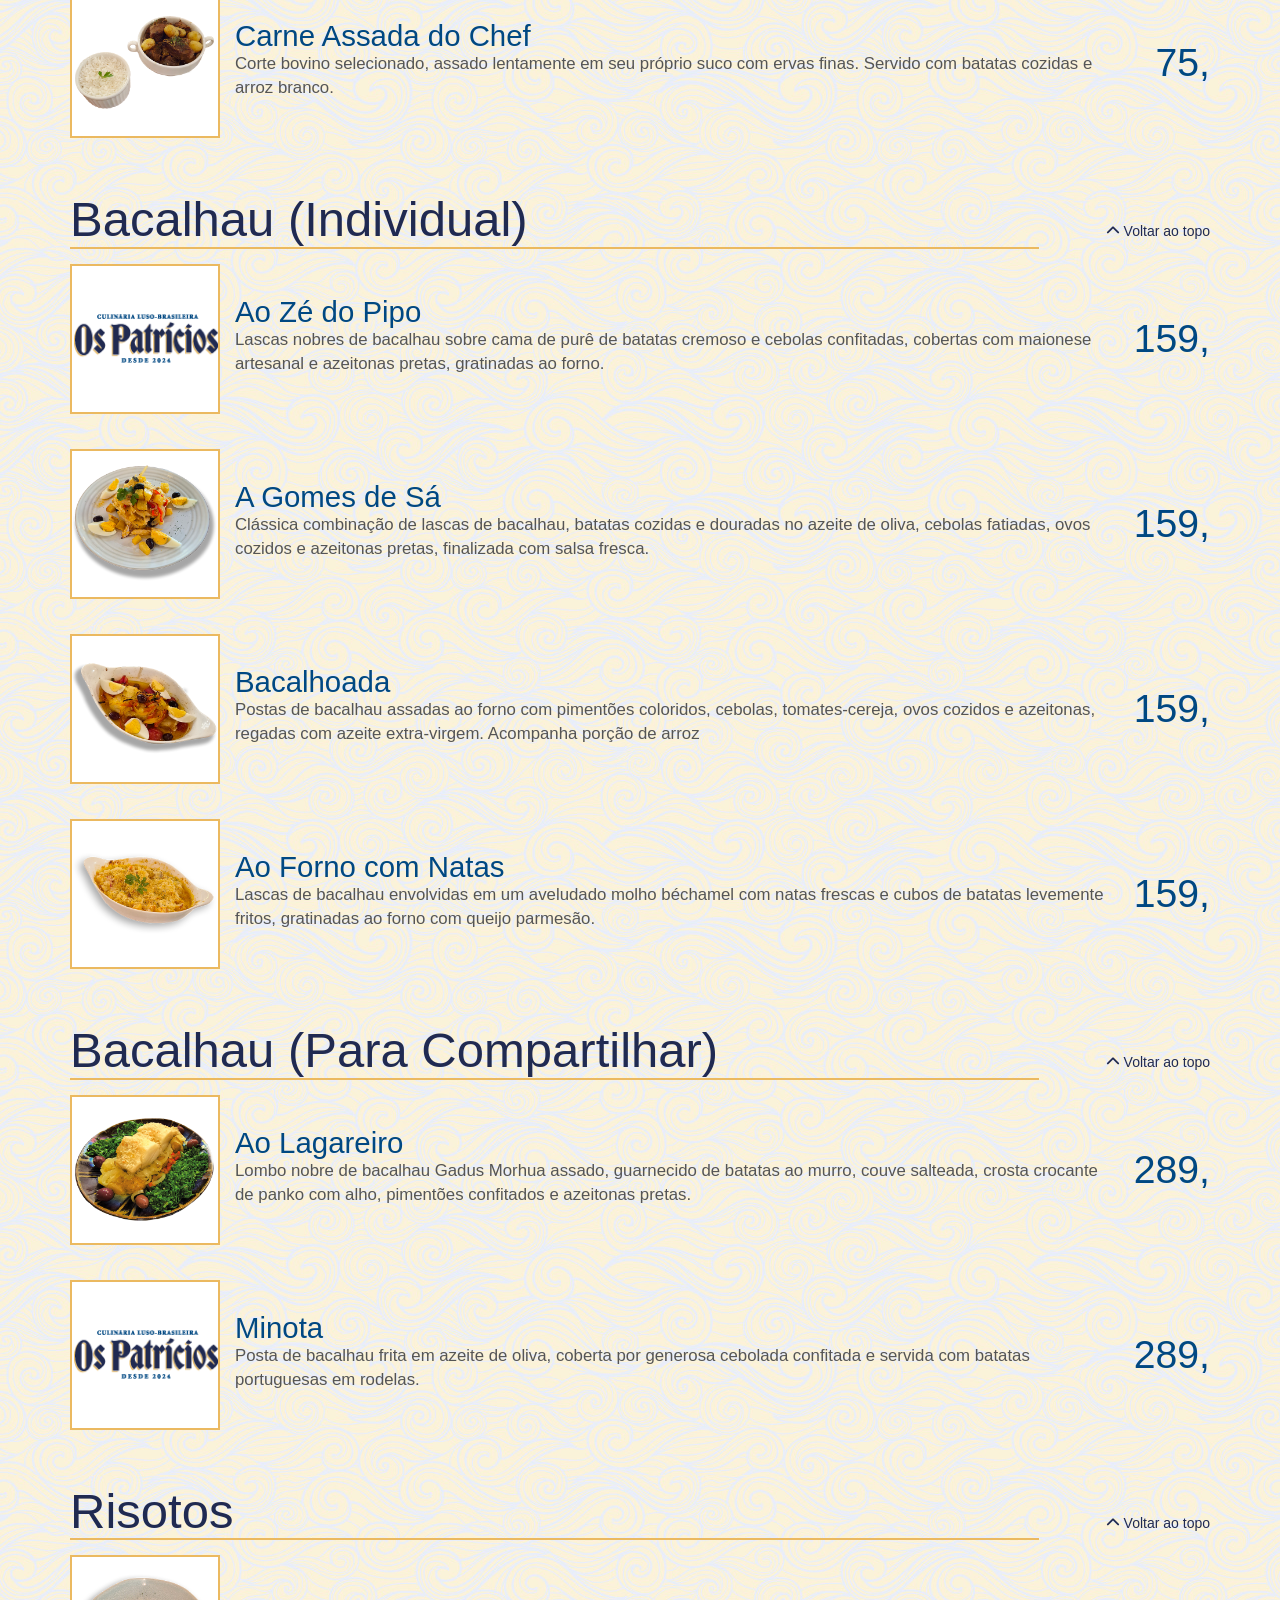
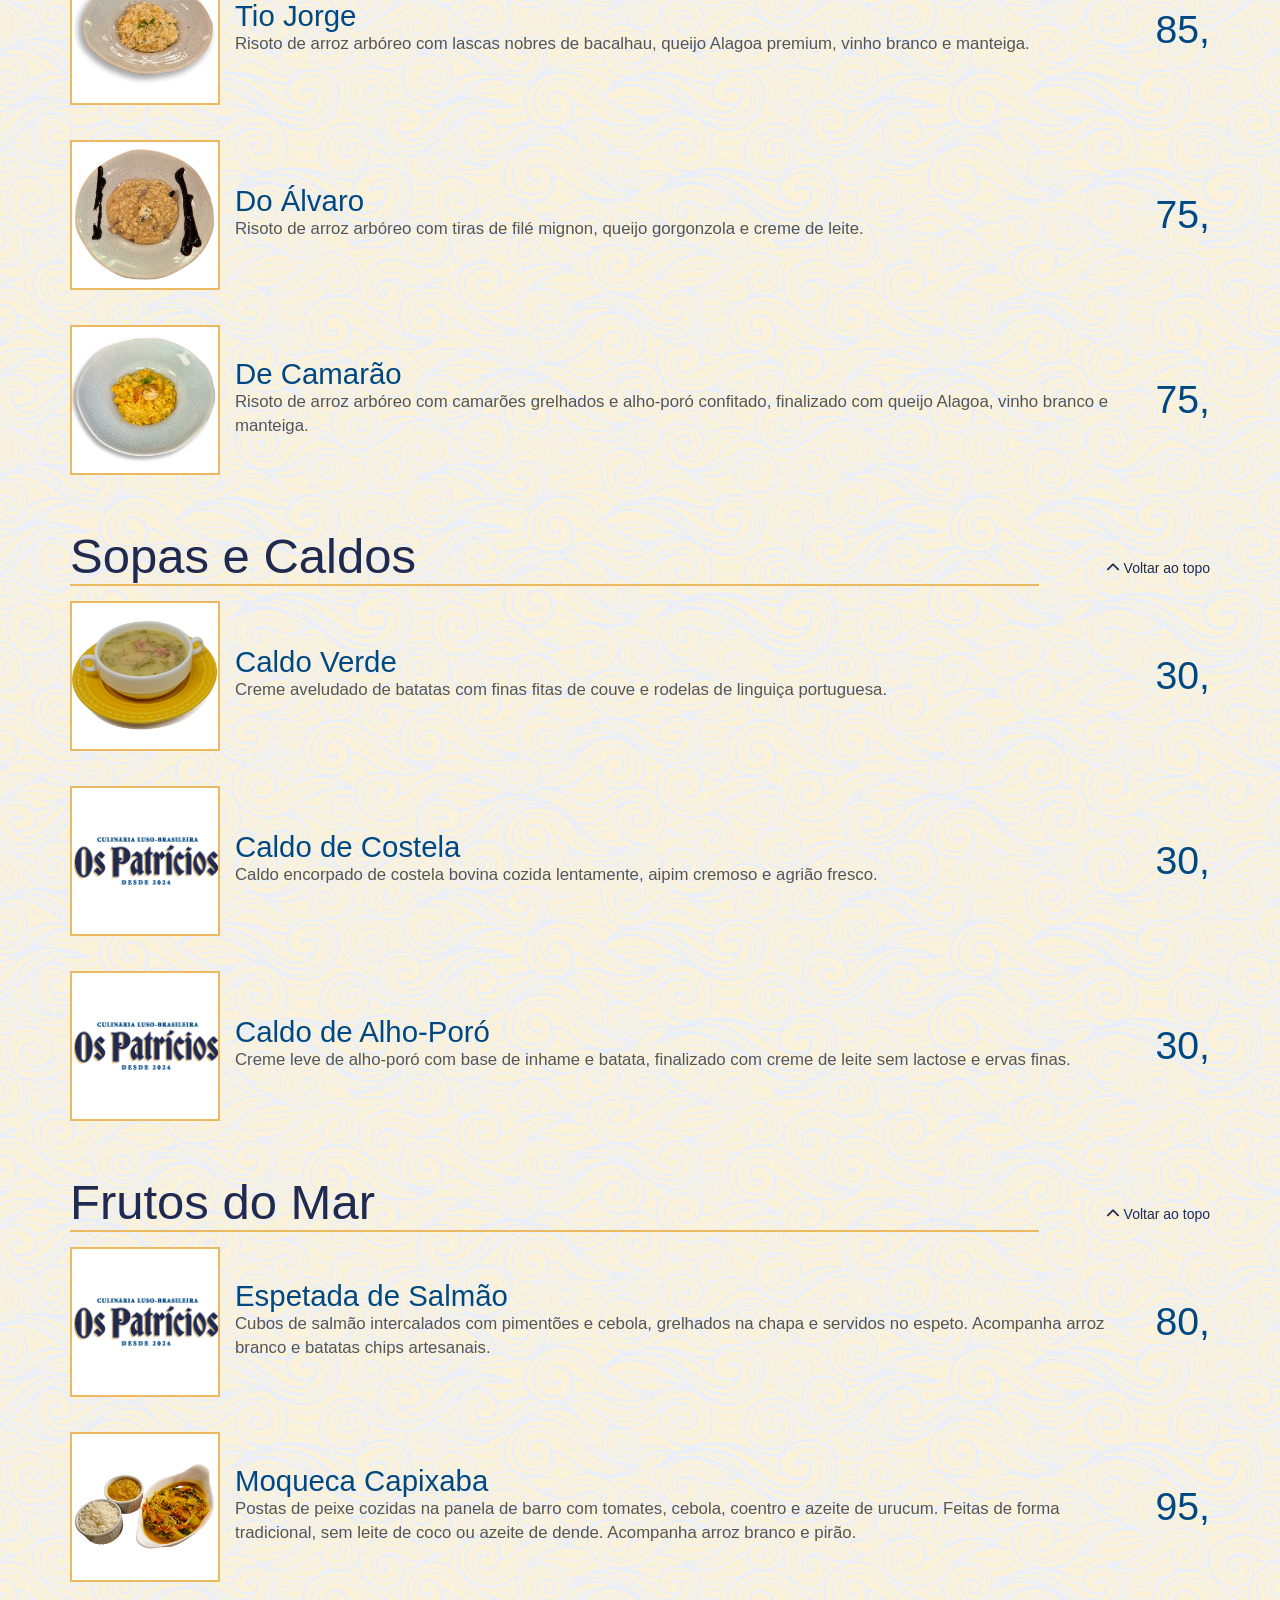
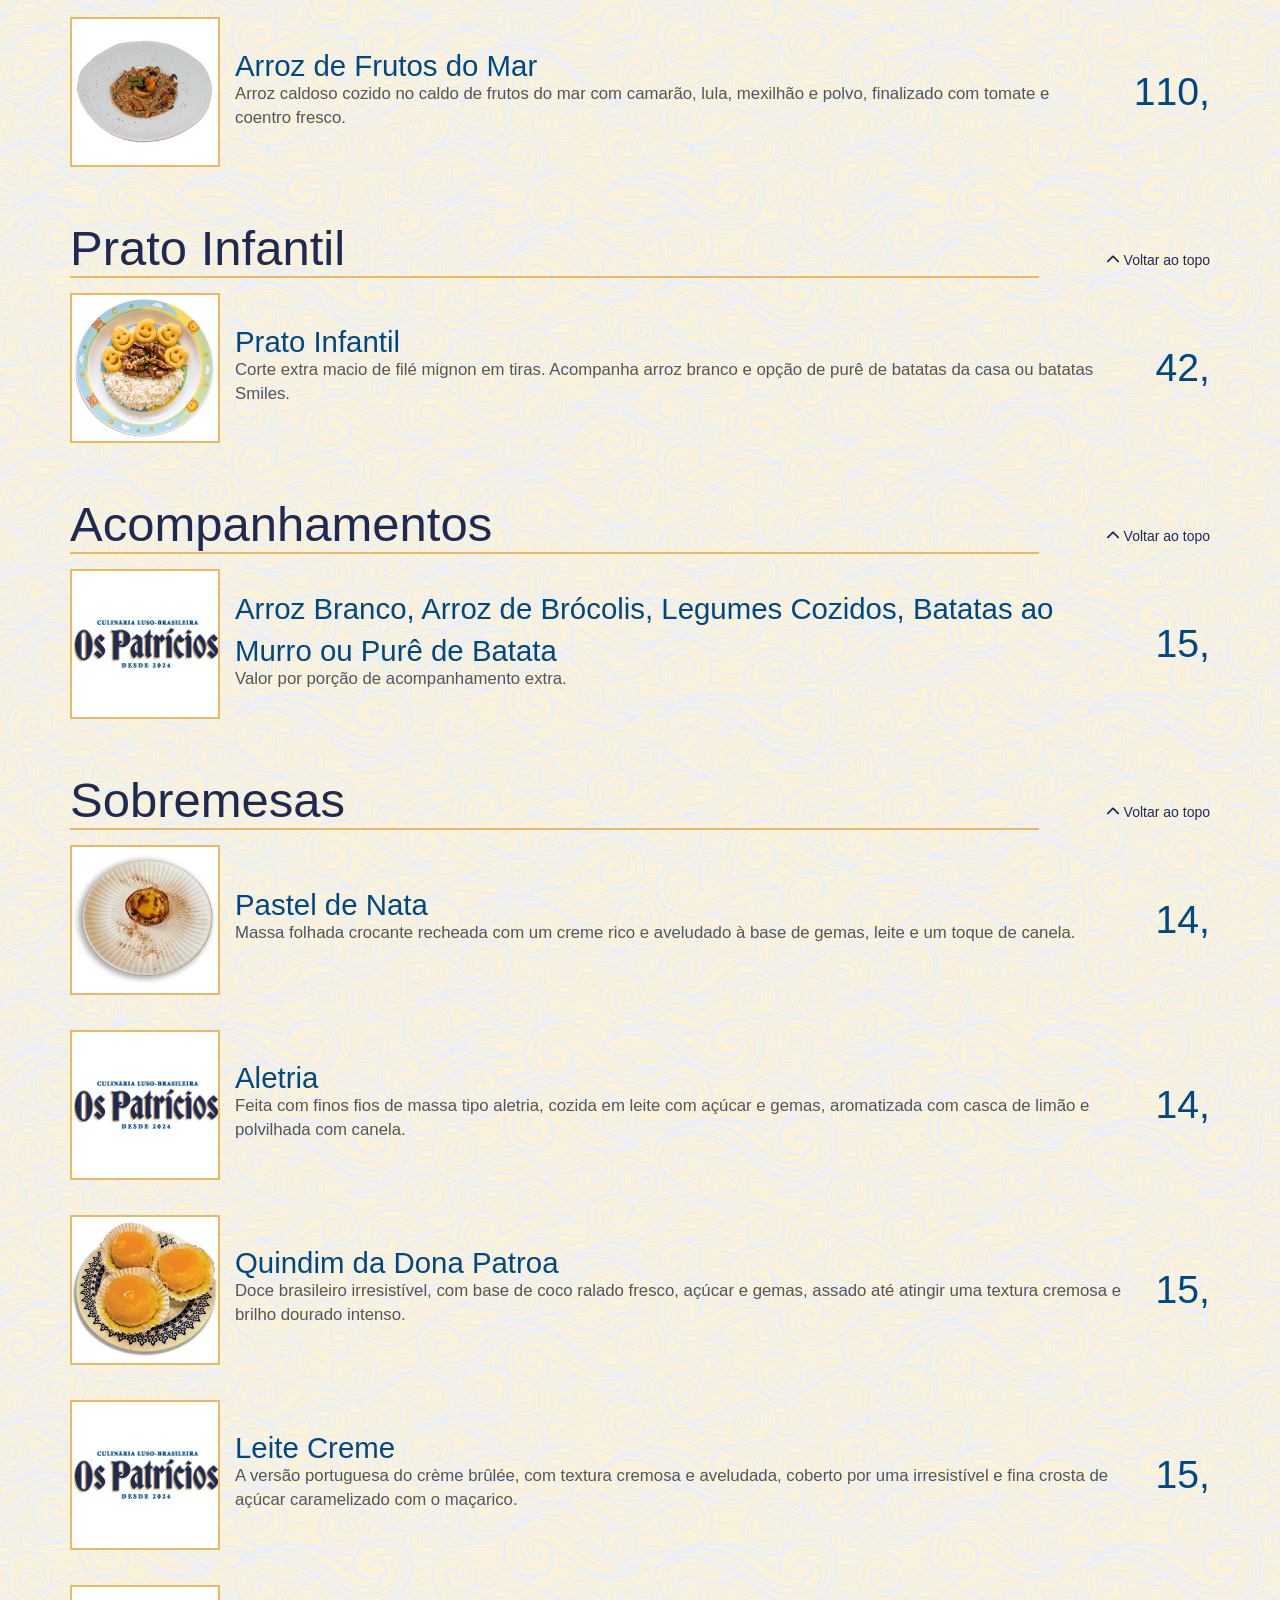
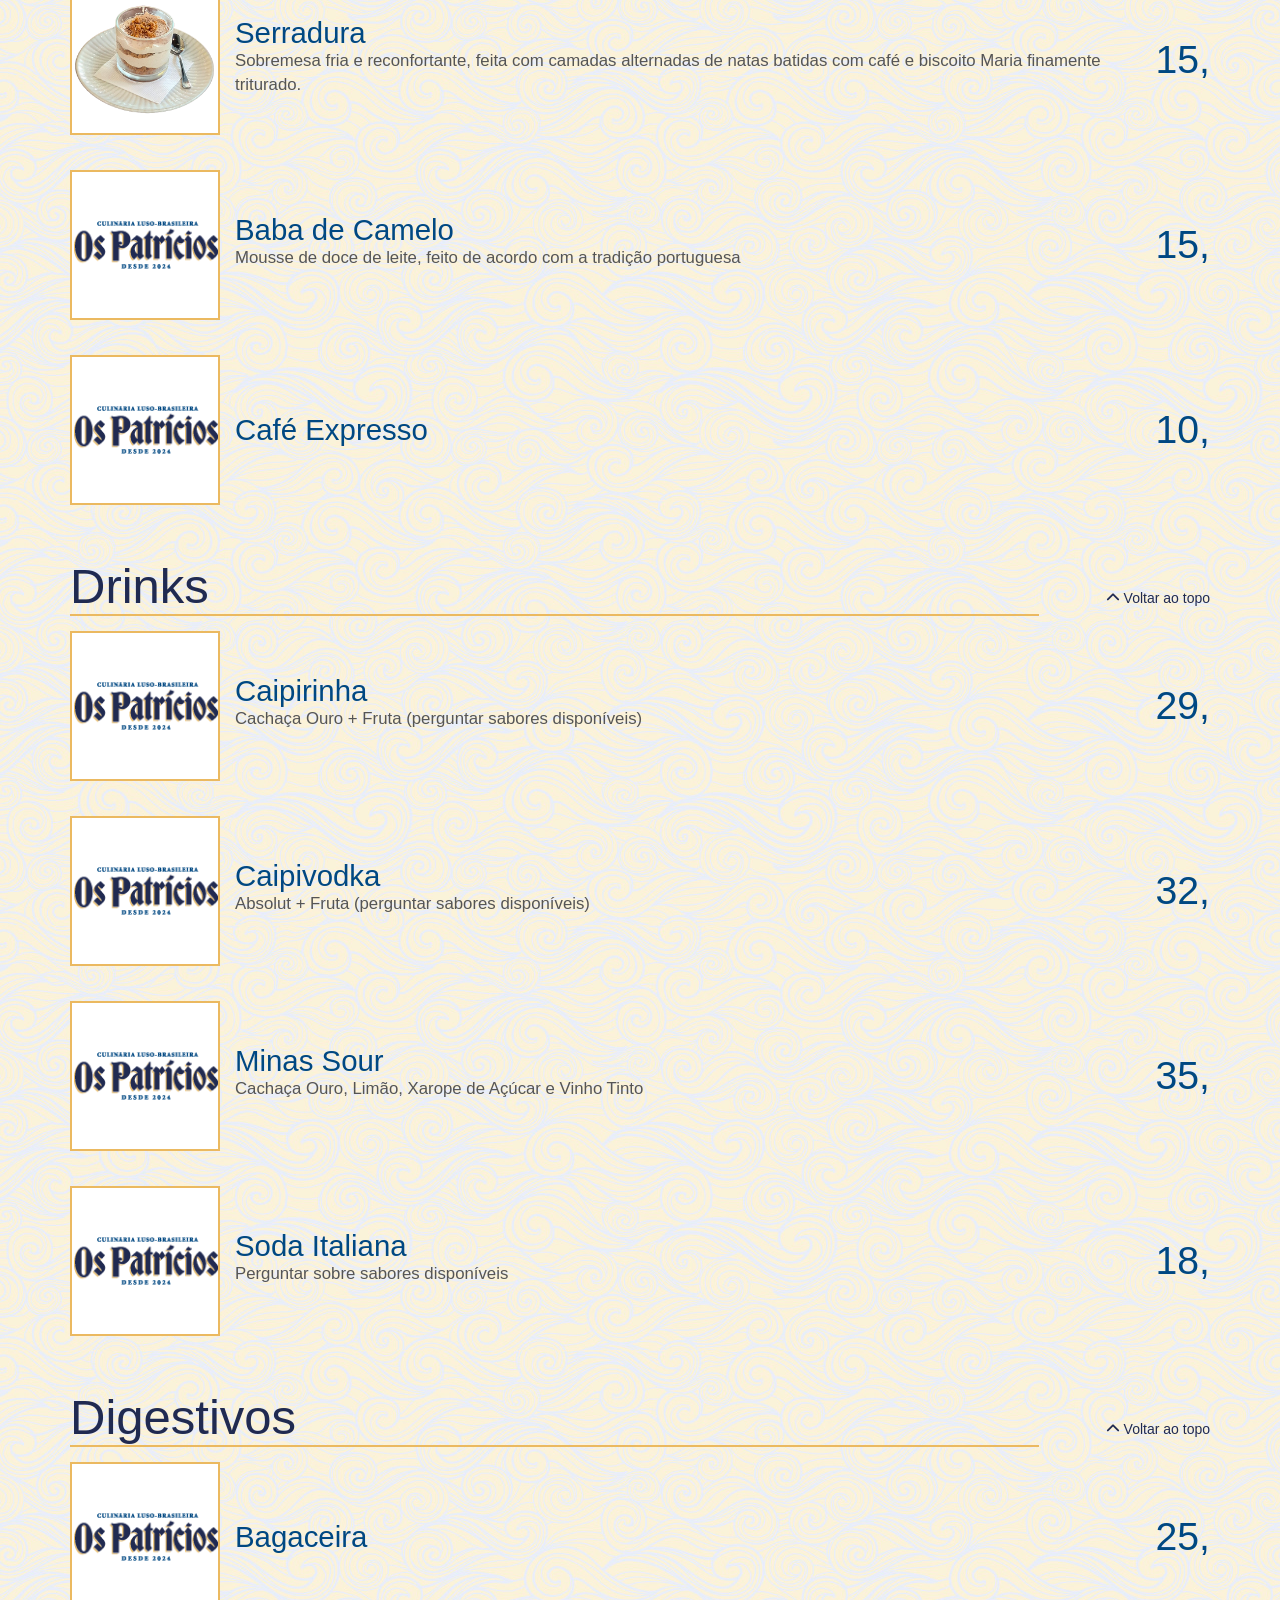
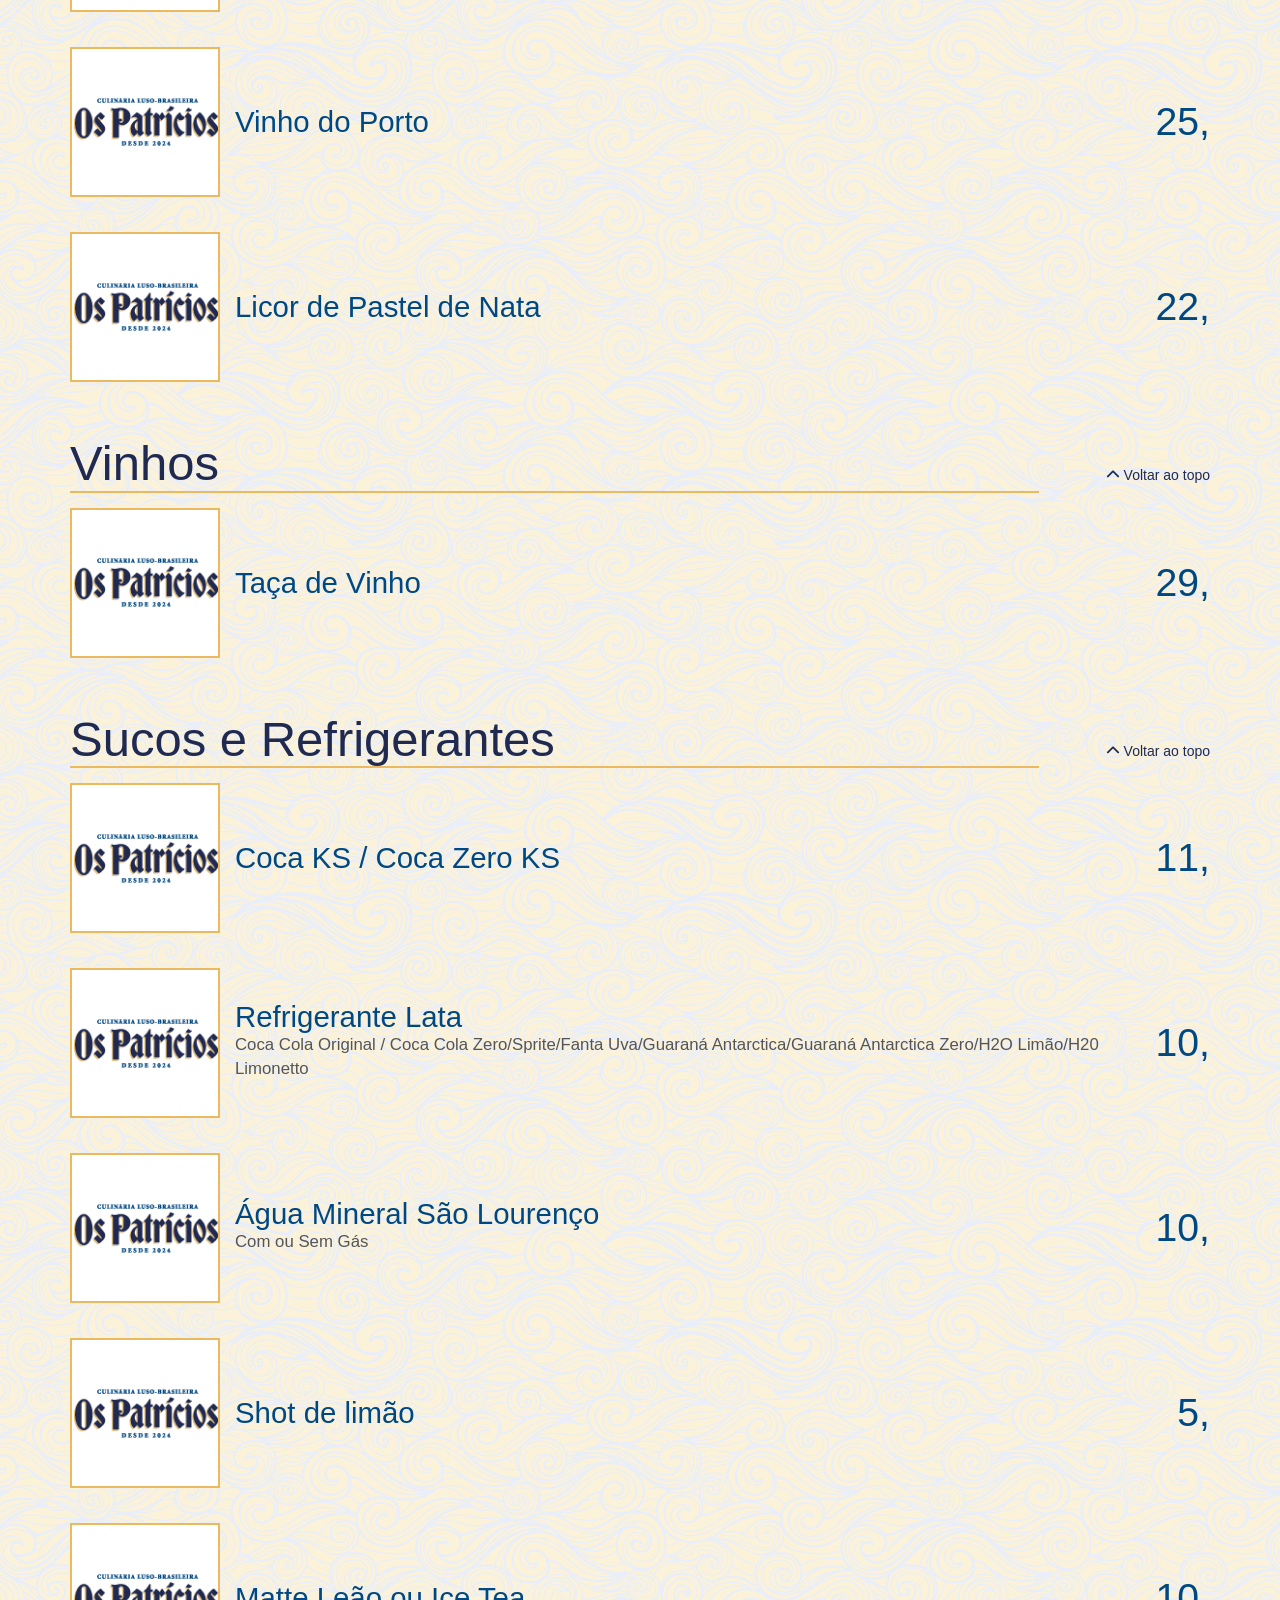
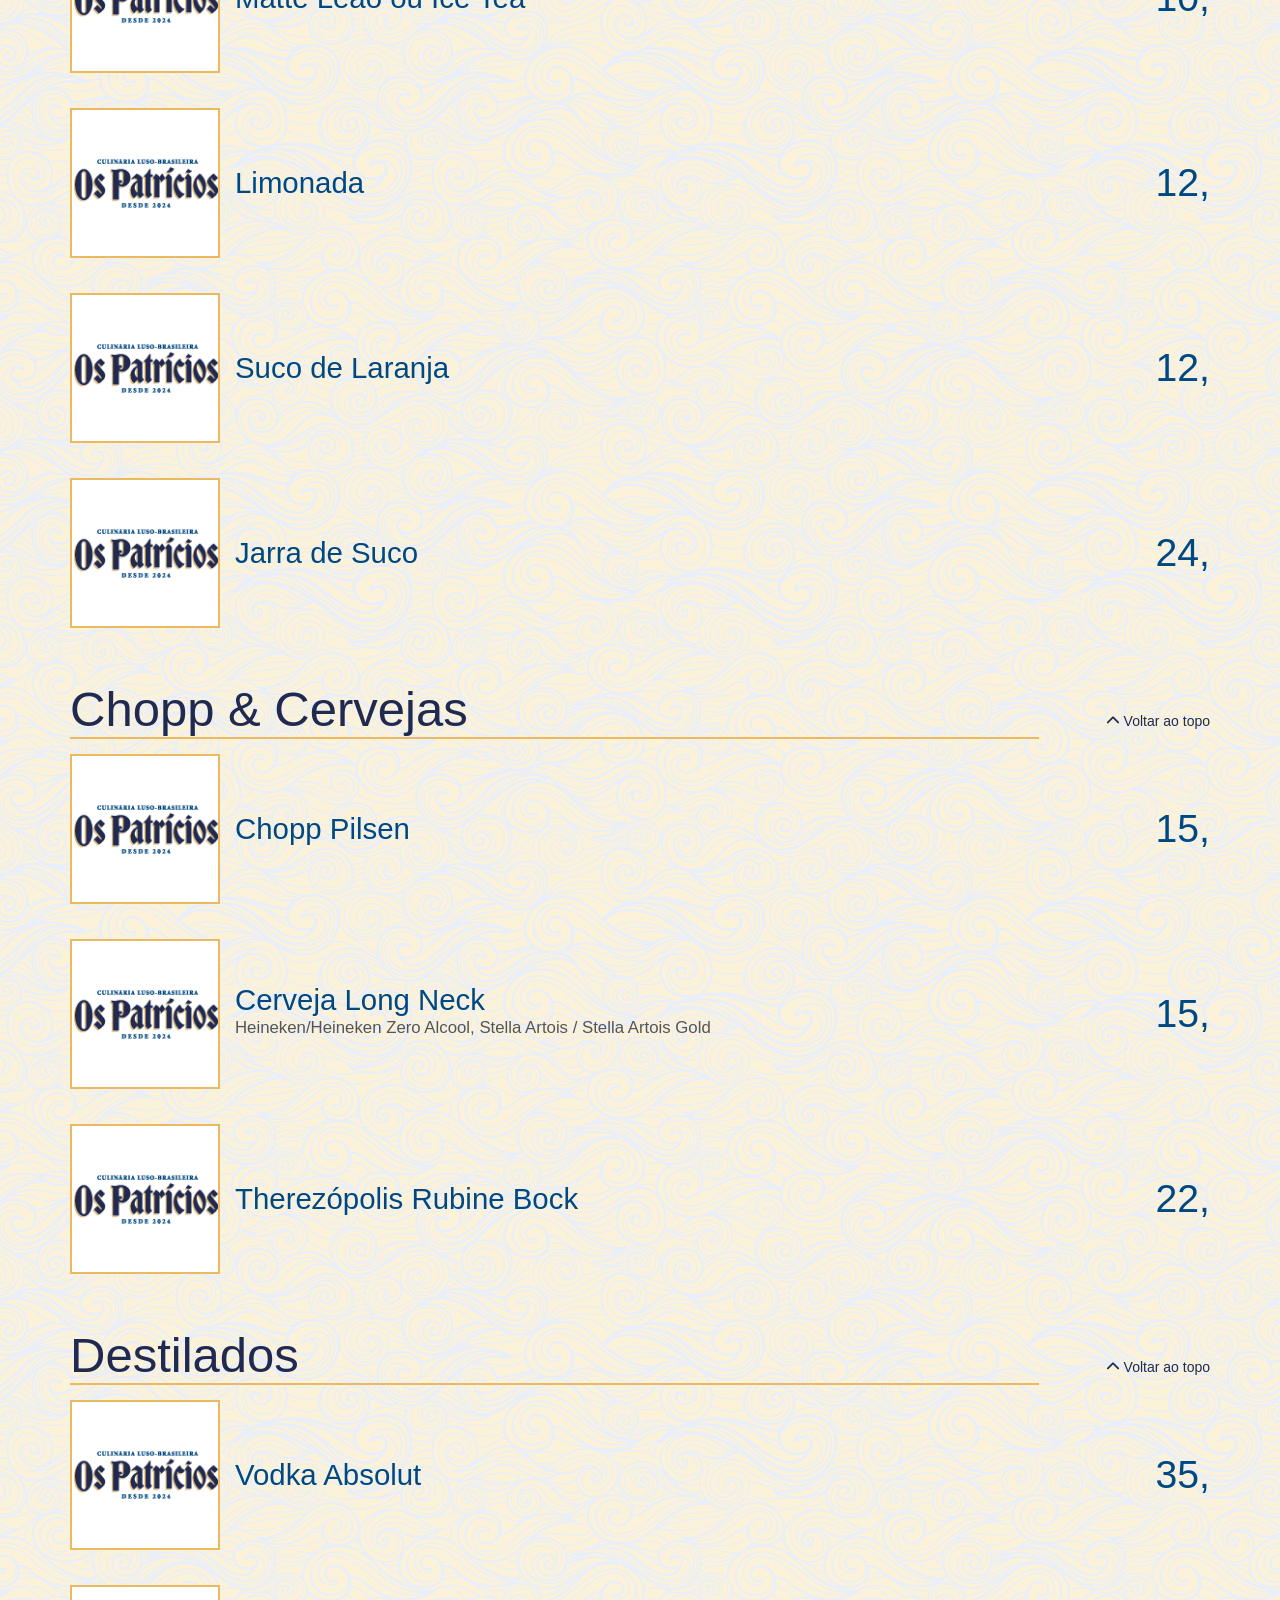
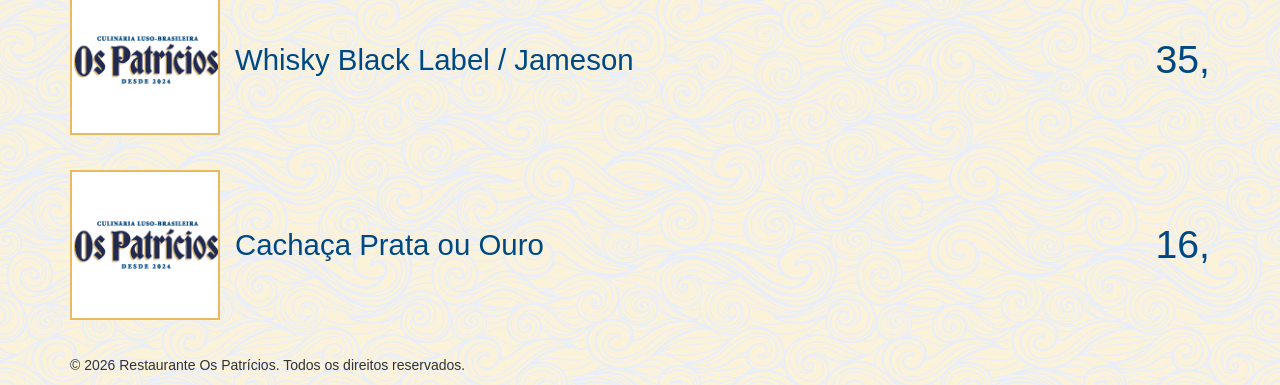
==== commit 847a6f93: "Ajustes de nomes e tags para cloudflare" ====
--- a/cardapio/index.html
+++ b/cardapio/index.html
@@ -60,8 +60,8 @@
     </footer>
 </div>
 
-<script src="../assets/js/cardapio.js"></script>
-<script src="../assets/js/menu.js"></script>
-<script src="schema.js"></script>
+<script type="text/javascript" src="../assets/js/cardapio.js"></script>
+<script type="text/javascript" src="../assets/js/menu.js"></script>
+<script type="text/javascript" src="schema.js"></script>
 </body>
 </html>
--- a/assets/css/style.css
+++ b/assets/css/style.css
@@ -1,5 +1,6 @@
 @import url('https://fonts.googleapis.com/css?family=Montserrat:300,400,500,700');
 @import url('vars.css');
+
 
 body {
     font-family: 'Montserrat', sans-serif;
@@ -24,6 +25,7 @@
     overflow: hidden;
     position: relative;
     background: url(../images/hero.jpg) no-repeat top center;
+    background-size: cover;
 }
 
 .bold {
@@ -110,14 +112,6 @@
     margin-top: 75px;
 }
 
-.ipad {
-    display: none;
-}
-
-.ipad-screen {
-    display: none;
-}
-
 .hero-btn {
     -webkit-transition-duration: 0.4s;
     transition-duration: 0.4s;
@@ -164,23 +158,27 @@
 }
 
 .about-section {
-    background-image: url('../images/bg-about.jpg');
-    padding-top: 40px;
-    padding-bottom: 80px;
-    text-align: center;
-    padding-bottom: 90px;
+    background: url('../images/sobre-nos.jpg') top center no-repeat;
+    background-size: cover;
+    padding-top: 20px;
+    padding-bottom: 40px;
+    text-align: center;
     position: relative;
 }
 
 .about-headline {
     font-size: 3.5em;
     color: var(--dourado);
-    padding-bottom: 30px;
+    padding-bottom: 10px;
+    padding-top: 30px;
 }
 
 .about-container {
     max-width: 830px;
-    margin: auto;
+    margin: 30px auto;
+    background-color: rgba(255, 255, 255, 0.8);
+    color: var(--azul-bacalhau);
+    border-radius: var(--borda-arredondada);
 }
 
 .about {
@@ -188,52 +186,14 @@
     padding: 30px;
 }
 
-.feature-no-display {
-    opacity: 0;
-    -webkit-transform: translateY(15%) translateZ(0);
-    -moz-transform: translateY(15%) translateZ(0);
-    transform: translateY(15%) translateZ(0);
-    -webkit-transition: -webkit-transform 0.4s ease-out, opacity 0.4s ease;
-    -moz-transition: -moz-transform 0.4s ease-out, opacity 0.4s ease;
-    -o-transition: -o-transform 0.4s ease-out, opacity 0.4s ease;
-    transition: transform 0.4s ease-out, opacity 0.4s ease;
-}
-
-.feature-display {
-    opacity: 1;
-    -webkit-transform: translateY(0) translateZ(0);
-    -moz-transform: translateY(0) translateZ(0);
-    transform: translateY(0) translateZ(0);
-}
-
-.feature-display-mid {
-    transition-delay: 0.15s;
-}
-
-.feature-display-last {
-    transition-delay: 0.30s;
-}
-
-.feature-icon {
-    background-color: white;
-    border-radius: 50%;
-    height: 5.625em;
-    width: 5.625em;
-    display: flex;
-    justify-content: center;
-    align-items: center;
-    margin: auto;
-    box-shadow: 4px 14px 28px #393939;
-}
-
-.feature-head-text {
-    color: white;
-    padding-top: 15px;
-}
-
-.feature-subtext {
-    color: white;
+.feature-text {
+    column-count: 2;
+    column-gap: 30px;
     padding-top: 0;
+    font-size: 1.2em;
+    line-height: 1.5;
+    text-align: justify;
+    margin-bottom: 30px;
 }
 
 .feature-img {
@@ -251,251 +211,156 @@
     text-align: center;
 }
 
-.imac {
-}
-
-.imac-section-header {
-    padding-bottom: 35px;
-}
-
-.imac-section-desc {
-    text-align: center;
-    font-weight: 300;
-    font-size: 24px;
-    line-height: 40px;
-    max-width: 400px;
-    margin: auto;
-    padding-bottom: 40px;
-}
-
-.imac-screen {
-    padding-top: 60px;
-    padding-bottom: 40px;
-}
-
-.macbook {
+.localizacao {
+    text-align: center;
+    background-color: #f9f9f9;
+    margin-top:-35px;
+    font-size: 1.2em;
+}
+.localizacao h2{
+    font-size: 3.5em;
+    color: var(--azul-bacalhau);
+    padding-bottom: 10px;
+    padding-top: 30px;
+}
+
+.mapa-container {
+    max-width: 830px;
+    height: 400px; /* Altura padrão do mapa */
+    margin: 30px auto;
+}
+
+/* Força o iframe do Google a ocupar todo o espaço do contêiner */
+.mapa-container iframe {
+    width: 100% !important;
+    height: 100% !important;
+    border: none;
+    display: block;
+}
+
+/* Base da Lightbox (fundo escuro) */
+.lightbox-overlay {
+    display: none; /* Oculto por padrão */
+    position: fixed;
+    top: 0;
+    left: 0;
+    width: 100%;
+    height: 100%;
+    background-color: rgba(0, 0, 0, 0.8);
+    z-index: 9999;
+    align-items: center;
+    justify-content: center;
+    padding: 20px;
+}
+
+.lightbox-overlay.ativa {
+    display: flex;
+}
+
+/* Contentor do Modal */
+.lightbox-container {
+    background-color: #fff;
+    width: 100%;
+    max-width: 600px;
+    border-radius: 8px;
     position: relative;
-    z-index: 999;
-}
-
-.pricing-background {
-    background-color: #F8F9F9;
-}
-
-.pricing-section-header {
-    padding-top: 75px;
-}
-
-.pricing-section-sub {
-    padding-top: 10px;
-    color: grey;
-}
-
-.pricing-table {
-    padding: 0 0 100px;
-    max-width: 1050px;
-    margin: auto;
-}
-
-.plan {
-    text-align: center;
-    max-width: 390px;
-    margin: auto;
-    height: 430px;
-    padding: 36px 15px 45px;
-    position: relative;
-}
-
-.mid-plan {
-    text-align: center;
-    max-width: 390px;
-    margin: auto;
-    height: 430px;
-    padding: 36px 15px 45px;
-    position: relative;
-    box-shadow: 5px 8.7px 40px rgba(99, 117, 138, 0.3);
-    border-radius: 7px;
-}
-
-ul {
-    list-style-type: none;
-}
-
-.plan li {
-    position: relative;
-}
-
-.plan li::before, .mid-plan li:before {
-    font-family: Material Icons;
-    content: "check";
-    color: #3aeb8c;
+    box-shadow: 0 10px 30px rgba(0,0,0,0.5);
+    animation: modalFadeIn 0.3s ease;
+}
+
+.reserva-modal {
+    padding: 40px 30px 30px;
+}
+
+@keyframes modalFadeIn {
+    from { opacity: 0; transform: translateY(20px); }
+    to { opacity: 1; transform: translateY(0); }
+}
+
+/* Botão Fechar (X) */
+.lightbox-fechar {
     position: absolute;
-    left: -10px;
-    position: relative;
-
-}
-
-.plan-title {
-    font-size: 18px;
-    padding-bottom: 5px;
-}
-
-.plan-cost {
-    font-size: 45px;
-}
-
-.plan-cost::before {
-    content: "$";
-}
-
-.monthly {
-    font-size: 12px;
-    padding-bottom: 20px;
-}
-
-.plan-features {
-    -webkit-padding-start: 0;
-}
-
-.plan-btn {
-    background-color: #0ABCEB;
-    border-radius: 10px;
-    border: #0ABCEB;
-    width: 164px;
-    height: 51px;
+    top: 15px;
+    right: 20px;
+    background: #c0392b;
     color: white;
-    -webkit-transition-duration: 0.4s;
-    transition-duration: 0.4s;
-    display: block;
+    border: none;
+    font-size: 1.5rem;
+    width: 35px;
+    height: 35px;
+    border-radius: 50%;
+    cursor: pointer;
+    display: flex;
+    align-items: center;
+    justify-content: center;
+    transition: background 0.2s;
+}
+
+.lightbox-fechar:hover {
+    background: #a93226;
+}
+
+/* Estilos Internos do Formulário */
+.reserva-header {
+    text-align: center;
+    margin-bottom: 20px;
+}
+
+.reserva-header h2 {
+    font-size: 2.1em;
+    color: var(--azul-bacalhau);
+    margin-bottom: 5px;
+}
+
+.form-reserva {
+    display: flex;
+    flex-direction: column;
+    gap: 15px;
+}
+
+.form-row {
+    display: flex;
+    gap: 15px;
+}
+
+.form-group {
+    display: flex;
+    flex-direction: column;
+    flex: 1;
+}
+
+.form-group label {
+    font-weight: bold;
+    margin-bottom: 5px;
+    font-size: 1.1rem;
+    color: #333;
+}
+
+.form-group input, .form-group textarea {
+    padding: 10px;
+    border: 1px solid #ccc;
+    border-radius: 4px;
+    font-family: inherit;
+}
+
+.btn-whatsapp {
+    background-color: #25D366;
+    color: white;
     padding: 15px;
-    margin: auto;
-    position: absolute;
-    left: calc(50% - 82px);
-    bottom: 50px;
-}
-
-.plan-btn:hover {
-    background-color: #58d5f7;
-    color: white;
-    border-radius: 20px;
-    -webkit-box-shadow: -1px 9px 46px -17px rgba(43, 43, 43, 1);
-    -moz-box-shadow: -1px 9px 46px -17px rgba(43, 43, 43, 1);
-    box-shadow: -1px 9px 46px -17px rgba(43, 43, 43, 1);
-}
-
-.team {
-    padding-bottom: 50px;
-    padding-top: 60px;
-}
-
-.team-container {
-    text-align: center;
-    margin: auto;
-    max-width: 920px;
-}
-
-.team-section-header {
-    padding-bottom: 90px;
-}
-
-.team-member {
-    text-align: center;
-    padding-bottom: 60px;
-}
-
-.team-member-position {
-    color: #747474;
-}
-
-.team-member-text {
-    padding-top: 25px;
-}
-
-.team-social-icon {
-    padding: 7px;
-}
-
-.blue-section {
-    background-color: #0ABCEB;
-    color: white;
-    margin: auto;
-    text-align: center;
-    padding-top: 25px;
-    padding-bottom: 40px;
-}
-
-.blue-section-subtext {
-    max-width: 200px;
-    max-width: 250px;
-    line-height: 22px;
-    font-size: 15px;
-    margin: auto;
-}
-
-.email-form {
-    display: flex;
-    justify-content: center;
-    align-items: center;
-}
-
-.email-input {
-    background-color: white;
-    border-radius: 10px;
-    border: 1px solid #fff;
-    width: 210px;
-    height: 51px;
-    color: #808080;
-    margin-top: 20px;
+    font-size: 1.1rem;
     border: none;
-}
-
-.submit-btn {
-    background-color: #25F18B;
-    border-radius: 10px;
-    color: #fff;
-    height: 51px;
-    width: 120px;
-    margin-top: 20px;
-    margin-left: 3px;
-    -webkit-transition-duration: 0.4s;
-    /* Safari */
-    transition-duration: 0.4s;
-}
-
-.submit-btn:hover {
-    background-color: #6affb4;
-    color: white;
-    border-radius: 20px;
-    -webkit-box-shadow: -1px 9px 46px -17px rgba(43, 43, 43, 1);
-    -moz-box-shadow: -1px 9px 46px -17px rgba(43, 43, 43, 1);
-    box-shadow: -1px 9px 46px -17px rgba(43, 43, 43, 1);
-}
-
-#newsletter-spinner {
-    display: none;
-}
-
-.email-form-div {
-    max-width: 60px;
-    margin: auto;
-}
-
-.footer {
-    background-color: #464646;
-    padding-top: 20px;
-    padding-bottom: 20px;
-}
-
-.webscope-text {
-    color: white;
-    font-size: 12px;
-    padding-right: 7px;
-}
-
-.webscope {
-    text-align: center;
-    margin-top: -5px;
-}
+    border-radius: 4px;
+    cursor: pointer;
+    font-weight: bold;
+    margin-top: 10px;
+    transition: background-color 0.3s;
+}
+
+.btn-whatsapp:hover {
+    background-color: #1ebe57;
+}
+
+
 
 .social-links {
     float: none;
@@ -511,3 +376,116 @@
     position: absolute;
     max-width: 1280px;
 }
+
+/* --- Estilos do Footer --- */
+.site-footer {
+    background-color: var(--azul-patricios); /* Fundo escuro elegante */
+    color: #e0e0e0;
+    font-size: 1.1rem;
+}
+
+.footer-grid {
+    display: grid;
+    grid-template-columns: repeat(auto-fit, minmax(250px, 1fr));
+    gap: 40px;
+    padding-bottom: 40px;
+    font-family: 'gitan-latin', sans-serif;
+    font-weight: 400;
+    max-width: 830px;
+    margin: 0 auto;
+}
+
+.footer-coluna h2.footer-logo {
+    color: var(--dourado); /* Vermelho padrão da marca */
+    font-size: 4em;
+    margin-bottom: 15px;
+    font-family: "bradley-djr", sans-serif;
+}
+
+.footer-coluna h3 {
+    color: #fff;
+    font-size: 1.2rem;
+    margin-bottom: 20px;
+    text-transform: uppercase;
+    letter-spacing: 1px;
+}
+
+.footer-coluna p {
+    line-height: 1.6;
+    margin-bottom: 15px;
+}
+
+/* Lista de Horários */
+.footer-coluna ul {
+    list-style: none;
+    padding: 0;
+    margin: 0;
+}
+
+.footer-coluna ul li {
+    padding-bottom: 10px;
+    border-bottom: 1px solid rgba(255,255,255,0.1);
+    margin-bottom: 10px;
+}
+
+.footer-coluna ul li:last-child {
+    border-bottom: none;
+}
+
+/* Links Rápidos e Redes Sociais */
+.redes-sociais a, .contato a {
+    color: #e0e0e0;
+    text-decoration: none;
+    transition: color 0.3s;
+}
+
+.redes-sociais a {
+    display: inline-block;
+    margin-right: 15px;
+    font-weight: bold;
+}
+
+.redes-sociais a:hover, .contato a:hover {
+    color: #c0392b;
+}
+
+.links-rapidos {
+    display: flex;
+    flex-direction: column;
+    gap: 10px;
+    margin-top: 20px;
+}
+
+/* Barra inferior */
+.footer-bottom {
+    background-color: #111;
+    padding: 20px 0;
+    text-align: center;
+    font-size: 0.85rem;
+    color: #888;
+}
+
+/* Para integrar com o script da sua Lightbox de Reserva */
+.abrir-reserva-footer {
+    cursor: pointer;
+    color: #c0392b !important;
+    font-weight: bold;
+}
+
+@media (max-width: 768px) {
+    .hero-right {
+        margin: 60px 10px 20px 10px;
+        width: 95%;
+    }
+    .feature-text {
+        column-count: 1;
+        column-gap: 0;
+    }
+}
+
+@media (max-width: 600px) {
+    .form-row {
+        flex-direction: column;
+        gap: 15px;
+    }
+}
